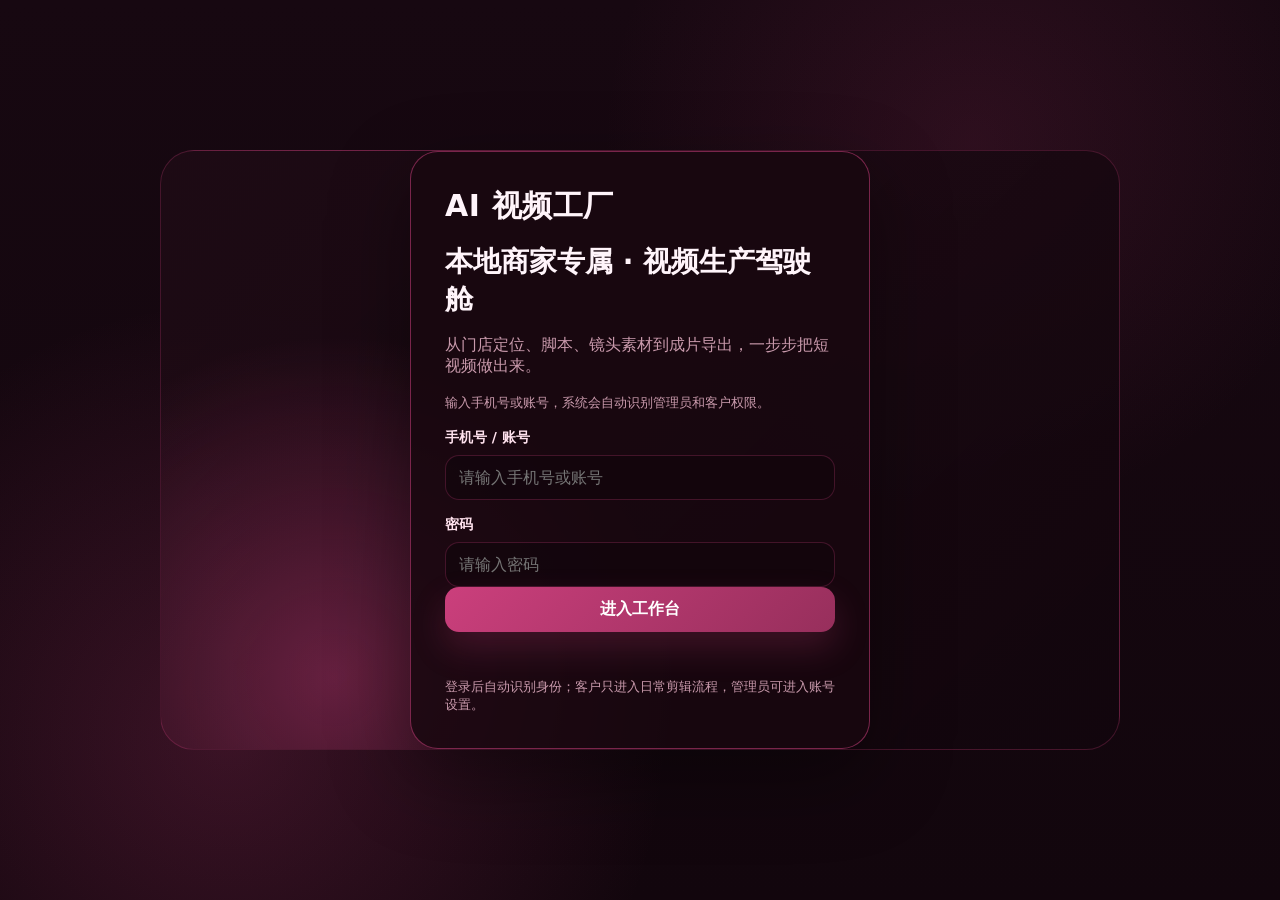
==== index.html @ 80eb3887 "chore: refresh cache for stable voiceover flow" ====
<!doctype html>
<html lang="zh-CN">
<head>
  <meta charset="utf-8" />
  <meta name="viewport" content="width=device-width, initial-scale=1" />
  <title>AI 视频工厂</title>
  <link rel="stylesheet" href="styles.css?v=20260729-compact-detail" />
</head>
<body>
  <div id="loginView" class="login-shell">
    <div class="login-art">
      <div class="login-card">
        <div class="brand-mark">AI 视频工厂</div>
        <h1>本地商家专属 · 视频生产驾驶舱</h1>
        <p>从门店定位、脚本、镜头素材到成片导出，一步步把短视频做出来。</p>
        <div class="login-role-note" id="loginRoleNote">输入手机号或账号，系统会自动识别管理员和客户权限。</div>
        <label>手机号 / 账号</label>
        <input id="loginUsername" autocomplete="off" placeholder="请输入手机号或账号" />
        <label>密码</label>
        <input id="loginPassword" type="password" autocomplete="off" placeholder="请输入密码" />
        <button id="loginBtn" class="primary full">进入工作台</button>
        <div id="loginError" class="error"></div>
        <div class="hint">登录后自动识别身份；客户只进入日常剪辑流程，管理员可进入账号设置。</div>
      </div>
    </div>
  </div>

  <div id="appView" class="app hidden">
    <aside class="sidebar" id="sidebar">
      <button id="sidebarToggle" class="sidebar-toggle" type="button" aria-label="收起侧边栏" aria-expanded="true">‹</button>
      <div class="brand-block">
        <div class="logo">AI 视频工厂</div>
        <div class="sub">本地商家专属 · 视频生产驾驶舱</div>
      </div>

      <nav class="side-flow">
        <div class="nav nav-combo active" data-tabs="researchTab libraryTab" title="调研与视频库">
          <span class="step-dot">1</span>
          <span class="nav-copy">
            <strong>调研</strong>
            <em>档案与素材准备</em>
          </span>
          <i class="step-check">✓</i>
          <span class="nav-segments" role="group" aria-label="调研阶段入口">
            <button class="nav-segment active" data-tab="researchTab" type="button">
              <b>调研档案</b>
            </button>
            <button class="nav-segment" data-tab="libraryTab" type="button">
              <b>视频库</b>
            </button>
          </span>
        </div>
        <button class="nav" data-tab="scriptTab" title="脚本生成">
          <span class="step-dot">2</span>
          <span class="nav-copy"><strong>脚本</strong><em>文案与分镜</em></span>
        </button>
        <button class="nav" data-tab="editorTab" title="剪辑">
          <span class="step-dot">3</span>
          <span class="nav-copy"><strong>剪辑</strong><em>镜头匹配混剪</em></span>
        </button>
        <button class="nav" data-tab="exportTab" title="成品库存">
          <span class="step-dot">4</span>
          <span class="nav-copy"><strong>成品库存</strong><em>预览与下载成片</em></span>
        </button>
        <button class="nav account-nav" data-tab="accountTab" title="账号设置">
          <span class="step-dot">账</span>
          <span class="nav-copy"><strong>账号设置</strong><em>手机号、密码、有效期</em></span>
        </button>
      </nav>

      <div class="store-card">
        <div class="store-icon">店</div>
        <div class="store-copy">
          <strong>美容美容门店</strong>
          <span id="accountName">-</span>
        </div>
      </div>
      <div class="today">2026-07-18 星期六</div>
      <button id="logoutBtn" class="ghost small">退出</button>
    </aside>

    <main class="main">
      <header class="topbar">
        <div>
          <p class="eyebrow">当前工作台</p>
          <h2 id="workspaceTitle">调研档案</h2>
          <p id="workspaceSubtitle" class="workspace-subtitle">先让系统理解你是谁、店铺情况和当前卡点。</p>
        </div>
        <button id="topExportBtn" class="outline-cta hidden">成品库存</button>
      </header>

      <section id="researchTab" class="tab active">
        <section class="dossier-grid">
          <div class="panel dossier-panel">
            <div class="panel-head">
              <span class="num">调</span>
              <div>
                <h2>生意档案 / 个人档案</h2>
                <p>这一栏只让系统更了解这个人和门店，不生成脚本、不拆分镜、不处理素材。</p>
              </div>
            </div>
            <div class="dossier-section-title">门店基本信息</div>
            <div class="form-row single-first">
              <div>
                <label>DeepSeek 模型</label>
                <select id="modelMode">
                  <option value="fast">快速版：快速建立用户画像</option>
                  <option value="thinking">思考版：深度分析人设、卡点和表达方向</option>
                </select>
              </div>
            </div>
            <div class="form-row">
              <div>
                <label>您的行业是什么？</label>
                <input id="storeIndustry" required placeholder="例如：餐饮、美容、养生、美甲美睫、酒旅" />
              </div>
              <div>
                <label>您的店名/品牌名是？</label>
                <input id="brandName" required placeholder="例如：牛叁佬化州香油鸡" />
              </div>
            </div>
            <div class="form-row">
              <div>
                <label>门店所在的城市是？</label>
                <input id="storeCity" required placeholder="例如：广州、佛山、深圳" />
              </div>
              <div>
                <label>您门店的位置简单描述：</label>
                <input id="storeLocation" required placeholder="例如：天河区某商场附近、社区底商、写字楼楼下" />
              </div>
            </div>
            <div class="dossier-section-title">人设基本信息</div>
            <div class="form-row">
              <div>
                <label>短视频中您的自我称呼是？</label>
                <input id="personaName" required placeholder="例如：牛叁佬东哥、皮肤管理小敏、老板娘阿芳" />
              </div>
              <div>
                <label>您的年龄是？</label>
                <input id="personaAge" required placeholder="例如：35" />
              </div>
            </div>
            <div class="form-row">
              <div>
                <label>您的性别是？</label>
                <select id="personaGender" required>
                  <option value="">请选择</option>
                  <option>男士</option>
                  <option>女士</option>
                  <option>不强调性别</option>
                </select>
              </div>
              <div>
                <label>您这行业/门店做了多少年？</label>
                <input id="businessYears" required placeholder="例如：6 年、10 年、刚开业 3 个月" />
              </div>
            </div>
            <div class="form-row">
              <div>
                <label>您自己是哪里人？</label>
                <input id="hometown" required placeholder="例如：化州本地人、潮汕人、湖南人" />
              </div>
              <div>
                <label>您希望主推的产品/套餐是？<span class="optional">选填</span></label>
                <textarea id="mainProduct" rows="3" placeholder="例如：招牌套餐、团购套餐、主推服务项目、客单价区间"></textarea>
              </div>
            </div>
            <div class="form-row">
              <div>
                <label>您的产品/服务优势？<span class="optional">选填</span></label>
                <textarea id="serviceAdvantage" rows="4" placeholder="例如：本地老店、老板亲自服务、食材新鲜、案例真实、流程标准"></textarea>
              </div>
              <div>
                <label>有没有其他想补充的？<span class="optional">选填</span></label>
                <textarea id="extraInfo" rows="4" placeholder="例如：想强调的故事、客群、门店福利、不能说的内容、风格偏好"></textarea>
              </div>
            </div>
            <button id="researchBtn" class="primary">生成个人调研定位</button>
            <div id="researchLoading" class="loading-line hidden"><span class="spinner"></span><span id="researchLoadingText">正在生成调研定位...</span></div>
          </div>
          <aside class="panel dossier-result-panel">
            <div class="panel-head">
              <span class="num">档</span>
              <div>
                <h2>AI 调研结果</h2>
                <p>生成后会沉淀为后续脚本、视频库和剪辑的基础档案。</p>
              </div>
            </div>
            <div id="modelBadge" class="model-badge">等待调研</div>
            <div id="researchProgress" class="generation-progress hidden" aria-live="polite">
              <div class="progress-head">
                <span id="researchProgressStep">正在读取门店档案</span>
                <strong id="researchProgressPercent">0%</strong>
              </div>
              <div class="progress-track"><div id="researchProgressBar" class="progress-bar"></div></div>
              <div id="researchProgressSteps" class="progress-steps"></div>
            </div>
            <label>个人调研结果</label>
            <textarea id="resultStrategy" rows="18" placeholder="生成后会显示：用户画像、表达优势、信任背书、内容禁区、适合的表达方式"></textarea>
            <button id="toScriptBtn" class="secondary">导入调研档案库</button>
          </aside>
        </section>
      </section>

      <section id="scriptTab" class="tab">
        <div class="workspace-grid script-workspace">
          <div class="panel script-config-panel">
            <div class="panel-head">
              <span class="num">2</span>
              <div>
                <h2>脚本生成</h2>
                <p>先导入调研档案，再选择要出的系列，DeepSeek 会结合档案和内容逻辑生成选题、文案和分镜。</p>
              </div>
            </div>
            <div class="dossier-mini">
              <button id="importDossierBtn" class="secondary">导入调研档案库</button>
              <div>
                <strong id="scriptDossierState">未导入档案</strong>
                <span>导入后系统会带着档案生成，客户不用看全文。</span>
              </div>
            </div>
            <textarea id="scriptDossier" class="hidden" readonly></textarea>
            <div class="form-row">
              <div>
                <label>DeepSeek 文案模型</label>
                <select id="scriptModelMode">
                  <option value="fast">快速版：更快生成一版可用文案</option>
                  <option value="thinking">思考版：深度思考人群、人性点和破圈选题</option>
                </select>
              </div>
              <div>
                <label>选择要出的系列</label>
                <select id="templateSelect"></select>
              </div>
            </div>
            <label>爆款标题模板</label>
            <select id="scriptTitleStyle">
              <option>智能推荐样式</option>
              <option>痛点钩子标题</option>
              <option>反差悬念标题</option>
              <option>数字清单标题</option>
              <option>同城场景标题</option>
              <option>避坑提醒标题</option>
              <option>结果承诺标题</option>
              <option>真实测评标题</option>
              <option>团购成交标题</option>
            </select>
            <p id="scriptTitleTemplateHint" class="field-hint title-template-hint"></p>
            <div class="template-tabs" id="templateTabs"></div>
            <div id="templatePreview" class="template-preview"></div>
            <div id="localTargetPanel" class="conditional-panel hidden">
              <h3>同城人群选择 <span class="optional">必选</span></h3>
              <p class="muted compact-hint">可多选，年龄自动匹配。</p>
              <div class="form-row">
                <div>
                  <label>抖音八大人群维度</label>
                  <input id="localAudienceSegment" type="hidden" />
                  <div id="localAudienceSelect" class="multi-select">
                    <button id="localAudienceToggle" class="multi-select-toggle" type="button" aria-expanded="false">
                      <span id="localAudienceSummary">请选择人群</span>
                      <i>⌄</i>
                    </button>
                    <div id="localAudienceSegmentGroup" class="multi-choice-grid multi-select-menu hidden">
                      <label class="choice-chip"><input type="checkbox" name="localAudienceSegmentOption" value="人群不限" />人群不限</label>
                      <label class="choice-chip"><input type="checkbox" name="localAudienceSegmentOption" value="Z 世代" />Z 世代</label>
                      <label class="choice-chip"><input type="checkbox" name="localAudienceSegmentOption" value="新锐白领" />新锐白领</label>
                      <label class="choice-chip"><input type="checkbox" name="localAudienceSegmentOption" value="精致妈妈" />精致妈妈</label>
                      <label class="choice-chip"><input type="checkbox" name="localAudienceSegmentOption" value="资深中产" />资深中产</label>
                      <label class="choice-chip"><input type="checkbox" name="localAudienceSegmentOption" value="都市蓝领" />都市蓝领</label>
                      <label class="choice-chip"><input type="checkbox" name="localAudienceSegmentOption" value="小镇青年" />小镇青年</label>
                      <label class="choice-chip"><input type="checkbox" name="localAudienceSegmentOption" value="小镇中老年" />小镇中老年</label>
                      <label class="choice-chip"><input type="checkbox" name="localAudienceSegmentOption" value="都市银发" />都市银发</label>
                    </div>
                  </div>
                </div>
                <div>
                  <label>年龄范围</label>
                  <input id="localAgeRange" readonly placeholder="自动匹配" />
                </div>
              </div>
            </div>
            <label>选题方向</label>
            <textarea id="scriptTopicIdeas" rows="6" readonly placeholder="生成后会先给出 3-5 个选题方向，以及为什么这些选题适合这个档案和所选系列。"></textarea>
            <input id="resultTitle" type="hidden" />
            <input id="resultTags" type="hidden" />
            <div class="button-row">
              <button id="scriptBtn" class="primary">用 DeepSeek 生成文案 + 分镜</button>
            </div>
            <div id="scriptLoading" class="loading-line hidden"><span class="spinner"></span><span id="scriptLoadingText">正在生成脚本文案...</span></div>
          </div>
          <div class="panel script-output-panel">
            <div class="panel-head">
              <span class="num">镜</span>
              <div>
                <h2>文案和分镜</h2>
                <p>右侧只放生成后的可执行内容，方便复制、调整和导入剪辑。</p>
              </div>
              <div id="topicChoiceBar" class="topic-choice-bar hidden" aria-label="选用选题"></div>
            </div>
            <div id="scriptProgressPanel" class="generation-progress hidden" aria-live="polite">
              <div class="progress-head">
                <span id="scriptProgressStep">正在整理调研档案</span>
                <strong id="scriptProgressPercent">0%</strong>
              </div>
              <div class="progress-track"><div id="scriptProgressBar" class="progress-bar"></div></div>
              <div id="scriptProgressSteps" class="progress-steps"></div>
            </div>
            <label>文案内容</label>
            <textarea id="resultScript" rows="10" placeholder="这里会生成可直接拍摄的短视频文案"></textarea>
            <label>分镜 / 拍摄清单</label>
            <textarea id="resultPrompts" rows="12" placeholder="生成后会显示每个镜头：文案、画面、需要什么素材"></textarea>
            <div class="button-row">
              <button id="splitShotBtn" class="secondary">导入剪辑镜头</button>
            </div>
          </div>
        </div>
      </section>

      <section id="libraryTab" class="tab">
        <div class="library-shell">
          <div class="library-top-card">
            <div class="panel-head">
              <span class="num">库</span>
              <div>
                <h2>视频库</h2>
                <p>素材按视频库分组管理；声音克隆单独管理，后续剪辑按镜头调用。</p>
              </div>
              <button id="createAssetGroupBtn" class="primary panel-head-action" type="button">＋ 新增视频库</button>
            </div>
            <div class="quota-strip">
              <div>
                <strong>素材库容量</strong>
                <span id="assetQuotaText">0GB / 5GB</span>
              </div>
              <div class="quota-bar"><i id="assetQuotaBar"></i></div>
              <em id="assetQuotaHint">内部体验版先限制 5GB，后续对外版可按账号扩容。</em>
            </div>
          </div>

          <div class="library-two-columns">
            <div class="panel asset-library-panel">
              <div class="section-title compact-title">
                <span class="mini-icon">素</span>
                <div>
                  <h2>素材库</h2>
                  <p>客户自己创建视频库；点击任意视频库即可上传、选择和删除素材。</p>
                </div>
              </div>
              <div id="assetGroupGrid" class="asset-group-grid"></div>
            </div>

            <aside class="panel voice-clone-panel">
              <div class="section-title compact-title">
                <span class="mini-icon">声</span>
                <div>
                  <h2>声音克隆</h2>
                  <p>上传本人或已授权声音样本，生成后剪辑和成品配音可直接选择。</p>
                </div>
              </div>
              <div class="voice-form">
                <label>声音名称</label>
                <input id="voiceName" placeholder="例如：老板自然口播" />
                <label>选择声音样本</label>
                <select id="voiceSampleSelect"></select>
                <label class="checkline">
                  <input id="voiceConsent" type="checkbox" />
                  我确认该声音为本人或已取得明确授权
                </label>
                <button id="createVoiceBtn" class="secondary">克隆声音档案</button>
              </div>
              <div class="voice-tip">
                已接入阿里云百炼声音复刻。声音样本请控制在 45 秒以内，建议 10-45 秒清晰人声；系统会通过 OSS 临时链接给百炼读取样本。
              </div>
              <div id="voiceList" class="voice-list"></div>
            </aside>
          </div>

          <div id="assetGroupModal" class="library-modal hidden" aria-hidden="true">
            <div class="library-modal-backdrop" data-close-asset-modal></div>
            <div class="library-modal-card">
              <div class="library-modal-head">
                <div>
                  <span class="eyebrow">当前视频库</span>
                  <h3 id="assetModalTitle">未分组</h3>
                  <p id="assetModalMeta">0 个素材 · 0 B</p>
                </div>
                <button class="icon-btn" type="button" data-close-asset-modal>×</button>
              </div>
              <div class="upload-panel in-modal">
                <div class="upload-panel-head">
                  <strong>添加素材</strong>
                  <span id="assetUploadHint">素材会直接进入当前视频库。</span>
                </div>
                <div class="form-row">
                  <div>
                    <label>上传到哪个视频库</label>
                    <select id="assetLibrarySelect"></select>
                  </div>
                  <div>
                    <label>素材用途</label>
                    <select id="assetType">
                      <option value="talking_head">口播视频</option>
                      <option value="scene">门店环境</option>
                      <option value="process">项目过程</option>
                      <option value="feedback">顾客反馈</option>
                      <option value="product">产品/团购图</option>
                      <option value="voice_sample">声音样本</option>
                      <option value="bgm">BGM 音乐</option>
                    </select>
                  </div>
                </div>
                <label>素材文件</label>
                <input id="assetFile" type="file" />
                <button id="uploadAssetBtn" class="primary">上传到当前视频库</button>
              </div>
              <div class="library-modal-subhead">
                <strong>素材管理</strong>
                <span>在这里选择或删除素材，页面底部不再单独铺列表。</span>
              </div>
              <div id="assetList" class="library-modal-list"></div>
            </div>
          </div>
        </div>
      </section>

      <section id="editorTab" class="tab">
        <div class="workspace-grid one-column">
          <div class="panel wide-panel">
            <div class="panel-head">
              <span class="num">剪</span>
              <div>
                <h2>剪辑</h2>
                <p>把脚本里的文案和分镜导入，再给每个镜头匹配客户自建的视频库素材。</p>
              </div>
              <button id="oneClickEditBtn" class="primary panel-head-action" type="button">一键成品剪辑</button>
            </div>
            <div id="editorMaterialNotice" class="editor-notice hidden">
              <div>
                <strong>剪辑前先补齐视频库</strong>
                <p id="editorMaterialNoticeText">当前缺少素材或声音，请先去视频库添加。</p>
              </div>
              <button id="editorGoLibraryBtn" class="secondary" type="button">去视频库添加素材 / 声音</button>
            </div>
            <div id="editProgressOverlay" class="edit-progress-overlay hidden" aria-live="polite">
              <div class="edit-loader">
                <span></span>
                <span></span>
                <span></span>
              </div>
              <div>
                <h3>正在一键成品剪辑</h3>
                <p id="editProgressText">正在生成克隆配音、匹配素材和合成成片，请保持页面打开。</p>
                <div class="edit-progress-track"><i id="editProgressBar"></i></div>
                <div id="editProgressSteps" class="edit-progress-steps">
                  <em>生成配音</em>
                  <em>匹配素材</em>
                  <em>合成成片</em>
                  <em>写入成品库</em>
                </div>
              </div>
            </div>
            <div class="button-row top-actions">
              <button id="addShotBtn" class="secondary">手动添加镜头</button>
              <button id="autoMatchBtn" class="secondary">从脚本分镜导入</button>
            </div>
            <div class="editor-quick-settings">
              <div class="smart-title-card">
                <span class="smart-title-icon">标</span>
                <div>
                  <p class="eyebrow">AI 标题判断</p>
                  <h3 id="editorRecommendedTitleStyle">等待导入镜头</h3>
                  <p id="editorTitleTemplateHint" class="field-hint title-template-hint">导入脚本后，系统会根据文案和分镜自动判断最适合的标题类型。</p>
                </div>
              </div>
              <div class="editor-audio-bar">
                <div>
                  <label>克隆声音项目</label>
                  <select id="editorVoiceSelect"></select>
                </div>
                <div>
                  <label>BGM 设置</label>
                  <select id="editorBgmMode">
                    <option>智能推荐 BGM</option>
                    <option>不用 BGM</option>
                    <option>常用BGM-轻快种草</option>
                    <option>常用BGM-温柔口播</option>
                    <option>常用BGM-高级氛围</option>
                    <option>常用BGM-同城生活</option>
                    <option>常用BGM-团购促单</option>
                    <option>常用BGM-舒缓信任</option>
                  </select>
                </div>
                <div class="voice-speed-control">
                  <label for="editorVoiceSpeed">声音语速 <span id="editorVoiceSpeedValue">1.0x</span></label>
                  <div class="voice-speed-row">
                    <input id="editorVoiceSpeed" type="range" min="0.8" max="1.5" step="0.1" value="1.0" list="voiceSpeedMarks" />
                  </div>
                </div>
              </div>
            </div>
            <div class="shot-table-wrap">
              <table class="shot-table">
                <colgroup>
                  <col class="shot-col-index" />
                  <col class="shot-col-copy" />
                  <col class="shot-col-visual" />
                  <col class="shot-col-material" />
                </colgroup>
                <thead>
                  <tr>
                    <th>镜头</th>
                    <th>口播文案</th>
                    <th>分镜画面</th>
                    <th>视频库匹配</th>
                  </tr>
                </thead>
                <tbody id="shotTableBody"></tbody>
              </table>
            </div>
          </div>
        </div>
      </section>

      <section id="exportTab" class="tab">
        <div class="workspace-grid one-column">
          <div class="panel wide-panel finished-library-panel">
            <div class="panel-head">
              <span class="num">4</span>
              <div>
                <h2>成品素材库</h2>
                <p>这里像素材视频库一样保存成片效果，客户只需要预览、下载和复用。</p>
              </div>
              <button id="videoBtn" class="primary panel-head-action">生成演示成片</button>
            </div>
            <div class="export-control-row">
              <div id="exportStatus" class="export-status is-idle">还没有生成成片</div>
              <div class="finished-library-toolbar">
                <label class="finished-select-all">
                  <input id="selectAllFinishedJobs" type="checkbox">
                  <span>全选成片</span>
                </label>
                <button id="migrateLegacyOutputsBtn" class="secondary" type="button">修复旧成片</button>
                <button id="deleteFinishedSelectedBtn" class="secondary danger" type="button" disabled>删除选中</button>
              </div>
            </div>
            <div id="latestExport" class="finished-video-grid"></div>
            <details class="export-advanced">
              <summary>高级生成设置</summary>
              <div class="export-advanced-grid">
                <div>
                  <label>选择声音</label>
                  <select id="ttsVoiceSelect"></select>
                </div>
                <div>
                  <label>生成条数</label>
                  <select id="renderCount">
                    <option value="1">1 条</option>
                    <option value="2">2 条</option>
                    <option value="3">3 条</option>
                    <option value="5">5 条</option>
                  </select>
                </div>
                <div>
                  <label>BGM 设置</label>
                  <select id="bgmMode">
                    <option>智能推荐 BGM</option>
                    <option>不用 BGM</option>
                    <option>常用BGM-轻快种草</option>
                    <option>常用BGM-温柔口播</option>
                    <option>常用BGM-高级氛围</option>
                    <option>常用BGM-同城生活</option>
                    <option>常用BGM-团购促单</option>
                    <option>常用BGM-舒缓信任</option>
                  </select>
                </div>
                <div class="voice-speed-control">
                  <label for="voiceSpeed">声音语速 <span id="voiceSpeedValue">1.0x</span></label>
                  <div class="voice-speed-row">
                    <input id="voiceSpeed" type="range" min="0.8" max="1.5" step="0.1" value="1.0" list="voiceSpeedMarks" />
                  </div>
                </div>
                <div>
                  <label>标题样式</label>
                  <select id="titleStyle">
                    <option>智能推荐样式</option>
                    <option>不要标题</option>
                    <option>痛点钩子标题</option>
                    <option>反差悬念标题</option>
                    <option>数字清单标题</option>
                    <option>同城场景标题</option>
                    <option>避坑提醒标题</option>
                    <option>结果承诺标题</option>
                    <option>真实测评标题</option>
                    <option>团购成交标题</option>
                  </select>
                  <p id="titleTemplateHint" class="field-hint title-template-hint"></p>
                </div>
                <div class="hidden">
                  <select id="subtitleStyle">
                    <option>玫红高亮字幕</option>
                  </select>
                </div>
                <datalist id="voiceSpeedMarks">
                  <option value="0.8"></option>
                  <option value="1.0"></option>
                  <option value="1.2"></option>
                  <option value="1.3"></option>
                  <option value="1.5"></option>
                </datalist>
              </div>
              <label>配音文本</label>
              <textarea id="ttsText" rows="5" placeholder="脚本生成后会自动填入"></textarea>
              <button id="ttsBtn" class="secondary">生成配音</button>
              <label>视频标题</label>
              <input id="videoTitle" placeholder="脚本标题会自动填入" />
              <label>视频脚本</label>
              <textarea id="videoScript" rows="5" placeholder="用于成片合成"></textarea>
            </details>
          </div>
        </div>
      </section>

      <section id="accountTab" class="tab">
        <div class="workspace-grid one-column">
          <div class="panel wide-panel account-panel">
            <div class="panel-head">
              <span class="num">账</span>
              <div>
                <h2>账号设置</h2>
                <p>管理员可以给客户设置手机号、密码、登录有效期和剪辑条数。</p>
              </div>
            </div>

            <div id="accountSelfCard" class="account-self-card"></div>

            <div id="accountAdminArea" class="account-admin-area hidden">
              <div class="account-layout">
                <div class="account-form">
                  <h3>新建 / 修改账号</h3>
                  <input id="accountEditingId" type="hidden" />
                  <div class="form-row">
                    <div>
                      <label>账号名</label>
                      <input id="accountUsername" placeholder="例如：client02" />
                    </div>
                    <div>
                      <label>手机号</label>
                      <input id="accountPhone" inputmode="tel" placeholder="客户手机号，用来登录" />
                    </div>
                  </div>
                  <div class="form-row">
                    <div>
                      <label>登录密码</label>
                      <input id="accountPassword" type="password" placeholder="新账号必填；修改时留空则不改密码" />
                    </div>
                    <div>
                      <label>登录有效期</label>
                      <input id="accountExpiresAt" type="date" />
                    </div>
                  </div>
                  <div class="form-row">
                    <div>
                      <label>剪辑条数</label>
                      <input id="accountClipQuota" type="number" min="0" step="1" value="20" />
                    </div>
                    <div>
                      <label>每日生成额度</label>
                      <input id="accountQuotaDaily" type="number" min="0" step="1" value="20" />
                    </div>
                  </div>
                  <div class="form-row">
                    <div>
                      <label>账号身份</label>
                      <select id="accountRole">
                        <option value="customer">客户</option>
                        <option value="admin">管理员</option>
                      </select>
                    </div>
                    <label class="account-check">
                      <input id="accountDisabled" type="checkbox" />
                      <span>暂停这个账号</span>
                    </label>
                  </div>
                  <div class="button-row">
                    <button id="saveAccountBtn" class="primary" type="button">保存账号</button>
                    <button id="resetAccountFormBtn" class="ghost" type="button">清空</button>
                  </div>
                  <div id="accountError" class="error"></div>
                </div>

                <div class="account-list-panel">
                  <div class="account-list-head">
                    <h3>账号列表</h3>
                    <button id="refreshAccountsBtn" class="ghost small" type="button">刷新</button>
                  </div>
                  <div id="accountList" class="account-list"></div>
                </div>
              </div>
            </div>
          </div>
        </div>
      </section>
    </main>
  </div>

  <div id="finishedPreviewModal" class="finished-preview-modal hidden">
    <div class="finished-preview-backdrop" data-close-finished-preview></div>
    <div class="finished-preview-dialog">
      <button class="modal-close" type="button" data-close-finished-preview>×</button>
      <h3 id="finishedPreviewTitle">成片预览</h3>
      <video id="finishedPreviewVideo" controls playsinline></video>
    </div>
  </div>

  <div id="toast" class="toast hidden"></div>
  <script src="config.js?v=20260728-secure-output"></script>
  <script src="app.js?v=20260729-server-voiceover-v2"></script>
</body>
</html>
---- styles.css ----
:root {
  --bg: #16070f;
  --bg-2: #200c16;
  --panel: rgba(48, 15, 30, 0.68);
  --panel-solid: #2b0e1d;
  --panel-soft: rgba(79, 25, 49, 0.45);
  --line: rgba(203, 63, 124, 0.26);
  --line-strong: rgba(203, 63, 124, 0.55);
  --text: #fff4fa;
  --muted: #c99aac;
  --soft: #8e6a79;
  --primary: #cb3f7c;
  --primary-2: #972f5c;
  --primary-3: #8e2d58;
  --danger: #ff5d88;
  --success: #71ce75;
  --gold: #ffd58a;
}

* { box-sizing: border-box; }

body {
  margin: 0;
  min-height: 100vh;
  color: var(--text);
  font-family: "Microsoft YaHei", "PingFang SC", "Segoe UI", system-ui, sans-serif;
  background:
    radial-gradient(circle at 18% 82%, rgba(203, 63, 124, .22), transparent 34%),
    radial-gradient(circle at 76% 16%, rgba(151, 47, 92, .18), transparent 30%),
    linear-gradient(180deg, #170811 0%, #12060d 100%);
}

button, input, textarea, select {
  font: inherit;
}

.hidden { display: none !important; }

.login-shell {
  min-height: 100vh;
  display: grid;
  place-items: center;
  padding: 24px;
}

.login-art {
  width: min(960px, 100%);
  min-height: 560px;
  display: grid;
  place-items: center;
  border-radius: 34px;
  border: 1px solid var(--line);
  background:
    radial-gradient(circle at 18% 88%, rgba(203, 63, 124, .42), transparent 36%),
    linear-gradient(135deg, rgba(32, 12, 22, .78), rgba(18, 6, 13, .92));
}

.login-card {
  width: min(460px, calc(100% - 32px));
  border: 1px solid var(--line-strong);
  border-radius: 28px;
  background: rgba(24, 7, 15, .88);
  padding: 34px;
  box-shadow: 0 28px 80px rgba(0, 0, 0, .38);
}

.brand-mark,
.logo {
  font-size: 30px;
  font-weight: 900;
  letter-spacing: .02em;
}

.login-card h1 {
  margin: 16px 0 8px;
  font-size: 28px;
}

.login-card p,
.hint,
.sub,
.muted,
.panel-head p {
  color: var(--muted);
}

.login-mode-tabs {
  display: grid;
  grid-template-columns: 1fr 1fr;
  gap: 8px;
  margin: 22px 0 12px;
  padding: 4px;
  border: 1px solid var(--line);
  border-radius: 14px;
  background: rgba(18, 6, 13, .72);
}

.login-mode-tabs button {
  min-height: 42px;
  border: 0;
  border-radius: 10px;
  background: transparent;
  color: var(--muted);
  font-weight: 800;
  cursor: pointer;
}

.login-mode-tabs button.active {
  background: linear-gradient(135deg, var(--accent), var(--accent-strong));
  color: #fff;
  box-shadow: 0 10px 22px rgba(203, 63, 124, .24);
}

.login-role-note {
  min-height: 20px;
  color: var(--muted);
  font-size: 13px;
  line-height: 1.5;
}

label {
  display: block;
  margin: 16px 0 8px;
  color: #ffe2ee;
  font-size: 14px;
  font-weight: 700;
}

.optional {
  margin-left: 6px;
  color: var(--muted);
  font-size: 12px;
  font-weight: 600;
}

input,
textarea,
select {
  width: 100%;
  border: 1px solid var(--line);
  background: rgba(18, 6, 13, .74);
  color: var(--text);
  border-radius: 14px;
  padding: 12px 13px;
  outline: none;
}

textarea {
  resize: vertical;
  line-height: 1.65;
}

input:focus,
textarea:focus,
select:focus {
  border-color: var(--primary);
  box-shadow: 0 0 0 3px rgba(203, 63, 124, .15);
}

input.field-missing,
textarea.field-missing,
select.field-missing {
  border-color: #ff5d93;
  box-shadow: 0 0 0 4px rgba(255, 93, 147, .16);
}

button {
  border: 0;
  color: white;
  cursor: pointer;
  transition: .18s ease;
}

button:hover { filter: brightness(1.08); }

.primary {
  border-radius: 14px;
  padding: 12px 18px;
  font-weight: 900;
  background: linear-gradient(135deg, var(--primary), var(--primary-2));
  box-shadow: 0 16px 34px rgba(203, 63, 124, .22);
}

.secondary,
.ghost,
.outline-cta {
  border: 1px solid var(--line);
  border-radius: 14px;
  padding: 12px 18px;
  color: #ffd9e7;
  background: rgba(255, 255, 255, .035);
}

.full { width: 100%; }
.small { padding: 9px 12px; margin-top: 12px; }
.error { min-height: 20px; margin-top: 12px; color: var(--danger); }
.hint { margin-top: 14px; font-size: 13px; }

.app {
  min-height: 100vh;
  display: grid;
  grid-template-columns: 280px 1fr;
  transition: grid-template-columns .22s ease;
}

.app.sidebar-collapsed {
  grid-template-columns: 92px 1fr;
}

.sidebar {
  position: sticky;
  top: 0;
  height: 100vh;
  padding: 36px 24px 24px;
  border-right: 1px solid var(--line);
  background: rgba(18, 6, 13, .84);
  display: flex;
  flex-direction: column;
  transition: padding .22s ease, width .22s ease;
}

.sidebar-toggle {
  position: absolute;
  top: 28px;
  right: -17px;
  z-index: 5;
  width: 34px;
  height: 34px;
  display: grid;
  place-items: center;
  border: 1px solid var(--line-strong);
  border-radius: 50%;
  color: #ffd9e7;
  background: #2b0e1d;
  box-shadow: 0 12px 32px rgba(0, 0, 0, .30);
  font-size: 24px;
  line-height: 1;
}

.brand-block {
  min-height: 68px;
  transition: opacity .18s ease, transform .18s ease;
}

.sub {
  margin-top: 8px;
  line-height: 1.5;
}

.side-flow {
  position: relative;
  display: grid;
  gap: 16px;
  margin-top: 42px;
}

.side-flow::before {
  content: "";
  position: absolute;
  left: 30px;
  top: 42px;
  bottom: 42px;
  width: 2px;
  background: rgba(203, 63, 124, .26);
}

.nav {
  position: relative;
  width: 100%;
  min-height: 76px;
  display: grid;
  grid-template-columns: 48px 1fr 22px;
  align-items: center;
  gap: 12px;
  text-align: left;
  margin: 0;
  padding: 12px;
  border: 1px solid transparent;
  border-radius: 18px;
  color: var(--text);
  background: transparent;
  z-index: 1;
}

.nav.active {
  border-color: var(--line-strong);
  background: linear-gradient(135deg, rgba(203, 63, 124, .24), rgba(78, 22, 46, .32));
  box-shadow: 0 20px 45px rgba(0, 0, 0, .18);
}

.nav-combo {
  min-height: 116px;
  align-items: start;
}

.nav-combo .step-dot {
  margin-top: 2px;
}

.nav-segments {
  grid-column: 1 / -1;
  display: grid;
  grid-template-columns: 1fr 1fr;
  gap: 10px;
  margin-top: 8px;
}

.nav-segment {
  min-width: 0;
  border: 1px solid rgba(203, 63, 124, .22);
  border-radius: 14px;
  padding: 10px 12px;
  color: #f4d7e2;
  background: rgba(18, 6, 13, .45);
  text-align: center;
  min-height: 40px;
}

.nav-segment.active {
  border-color: var(--line-strong);
  color: #fff;
  background: rgba(203, 63, 124, .24);
}

.nav-segment b,
.nav-segment em {
  display: block;
}

.nav-segment b {
  font-size: 14px;
  line-height: 1.25;
  white-space: nowrap;
}

.nav-segment em {
  display: none;
  margin-top: 4px;
  color: var(--muted);
  font-size: 12px;
  font-style: normal;
  line-height: 1.25;
}

.step-dot {
  width: 42px;
  height: 42px;
  border-radius: 50%;
  display: inline-flex;
  align-items: center;
  justify-content: center;
  background: rgba(255, 255, 255, .06);
  border: 1px solid var(--line);
  font-weight: 900;
}

.nav.active .step-dot {
  background: linear-gradient(135deg, var(--primary), var(--primary-2));
}

.nav strong { display: block; font-size: 16px; }
.nav em { display: block; margin-top: 6px; color: var(--muted); font-style: normal; font-size: 13px; }
.nav .nav-segment b { font-size: 14px; }
.nav .nav-segment em { margin-top: 4px; font-size: 12px; }
.step-check { color: var(--primary); font-style: normal; font-weight: 900; }

.account-nav {
  margin-top: 10px;
}

.account-nav .step-dot {
  font-size: 17px;
}

.store-card {
  margin-top: auto;
  display: grid;
  grid-template-columns: 42px 1fr;
  gap: 12px;
  align-items: center;
  border: 1px solid var(--line);
  border-radius: 16px;
  padding: 14px;
  background: rgba(255, 255, 255, .04);
}

.store-icon {
  width: 42px;
  height: 42px;
  border-radius: 12px;
  background: linear-gradient(135deg, var(--primary), var(--primary-2));
  display: grid;
  place-items: center;
  font-weight: 900;
}

.store-card span {
  display: block;
  margin-top: 5px;
  color: var(--muted);
}

.today {
  margin-top: 18px;
  color: var(--muted);
  font-size: 13px;
}

.account-panel {
  min-height: calc(100vh - 150px);
}

.account-self-card {
  margin-top: 18px;
  display: grid;
  grid-template-columns: repeat(4, minmax(0, 1fr));
  gap: 12px;
}

.account-stat {
  border: 1px solid var(--line);
  border-radius: 14px;
  padding: 14px;
  background: rgba(255, 255, 255, .04);
  min-height: 82px;
}

.account-stat span {
  display: block;
  color: var(--muted);
  font-size: 13px;
}

.account-stat strong {
  display: block;
  margin-top: 8px;
  font-size: 18px;
  line-height: 1.25;
  word-break: break-word;
}

.account-admin-area {
  margin-top: 20px;
}

.account-layout {
  display: grid;
  grid-template-columns: minmax(320px, 420px) 1fr;
  gap: 18px;
  align-items: start;
}

.account-form,
.account-list-panel {
  border: 1px solid var(--line);
  border-radius: 16px;
  padding: 18px;
  background: rgba(255, 255, 255, .035);
}

.account-form h3,
.account-list-head h3 {
  margin: 0 0 14px;
}

.account-check {
  display: flex;
  align-items: center;
  gap: 10px;
  min-height: 48px;
  margin-top: 26px;
  color: var(--text);
}

.account-check input {
  width: auto;
  flex: 0 0 auto;
}

.account-list-head {
  display: flex;
  align-items: center;
  gap: 12px;
  margin-bottom: 12px;
}

.account-list-head button {
  margin-left: auto;
}

.account-list {
  display: grid;
  gap: 10px;
}

.account-row {
  display: grid;
  grid-template-columns: 1.2fr 1fr .8fr .8fr auto;
  gap: 10px;
  align-items: center;
  border: 1px solid rgba(203, 63, 124, .18);
  border-radius: 14px;
  padding: 12px;
  background: rgba(255, 255, 255, .03);
}

.account-row strong,
.account-row span,
.account-row em {
  min-width: 0;
  overflow-wrap: anywhere;
}

.account-row span,
.account-row em {
  color: var(--muted);
  font-style: normal;
  font-size: 13px;
}

.account-row-actions {
  display: flex;
  gap: 8px;
  justify-content: flex-end;
}

.account-row-actions button {
  padding: 8px 10px;
  border-radius: 10px;
}

.account-row-actions .danger-action {
  border-color: rgba(255, 93, 136, .55);
  color: #ff9ab8;
}

.app.sidebar-collapsed .sidebar {
  padding: 34px 16px 22px;
  align-items: center;
}

.app.sidebar-collapsed .sidebar-toggle {
  right: -16px;
  transform: rotate(180deg);
}

.app.sidebar-collapsed .brand-block {
  opacity: 0;
  transform: translateX(-8px);
  pointer-events: none;
  width: 0;
  height: 68px;
  overflow: hidden;
}

.app.sidebar-collapsed .side-flow {
  width: 60px;
  gap: 26px;
  margin-top: 28px;
  justify-items: center;
}

.app.sidebar-collapsed .side-flow::before {
  left: 50%;
  transform: translateX(-50%);
  top: 34px;
  bottom: 34px;
}

.app.sidebar-collapsed .nav {
  width: 58px;
  min-height: 58px;
  display: flex;
  justify-content: center;
  padding: 8px;
  border-radius: 999px;
  overflow: visible;
}

.app.sidebar-collapsed .nav-combo {
  align-items: center;
  min-height: 58px;
}

.app.sidebar-collapsed .nav.active {
  box-shadow: 0 0 0 8px rgba(203, 63, 124, .08);
}

.app.sidebar-collapsed .step-dot {
  width: 42px;
  height: 42px;
}

.app.sidebar-collapsed .nav-copy,
.app.sidebar-collapsed .nav-segments,
.app.sidebar-collapsed .step-check,
.app.sidebar-collapsed .store-copy,
.app.sidebar-collapsed .today,
.app.sidebar-collapsed #logoutBtn {
  display: none;
}

.app.sidebar-collapsed .store-card {
  width: 58px;
  min-height: 58px;
  grid-template-columns: 1fr;
  padding: 8px;
  justify-items: center;
  border-radius: 18px;
}

.app.sidebar-collapsed .store-icon {
  width: 42px;
  height: 42px;
}

.main {
  padding: 42px 38px 34px;
}

.topbar {
  display: flex;
  align-items: flex-start;
  justify-content: space-between;
  gap: 24px;
  margin-bottom: 28px;
}

.topbar h2 {
  margin: 4px 0 8px;
  font-size: 28px;
  letter-spacing: -.04em;
}

.eyebrow {
  margin: 0;
  color: var(--primary);
  font-size: 13px;
  font-weight: 900;
  letter-spacing: .18em;
}

.workspace-subtitle {
  margin: 0;
  color: var(--muted);
  font-size: 15px;
}

.progress-line {
  position: relative;
  width: min(760px, 64vw);
  display: grid;
  grid-template-columns: repeat(4, 1fr);
  align-items: start;
}

.progress-line::before {
  content: "";
  position: absolute;
  left: 36px;
  right: 36px;
  top: 21px;
  height: 2px;
  background: rgba(203, 63, 124, .20);
}

.progress-step {
  position: relative;
  z-index: 1;
  display: grid;
  justify-items: center;
  gap: 10px;
  background: transparent;
  color: var(--muted);
}

.progress-step b {
  width: 44px;
  height: 44px;
  display: grid;
  place-items: center;
  border-radius: 50%;
  border: 1px solid var(--line);
  background: #24101a;
}

.progress-step.active b {
  background: linear-gradient(135deg, var(--primary), var(--primary-2));
  color: #fff;
  box-shadow: 0 0 0 8px rgba(203, 63, 124, .08);
}

.progress-step.active span { color: var(--primary); font-weight: 900; }

.outline-cta {
  min-width: 144px;
  color: var(--primary);
  font-weight: 900;
}

.tab { display: none; }
.tab.active { display: block; }

.cockpit-grid {
  display: grid;
  grid-template-columns: minmax(0, 1.08fr) minmax(430px, .92fr);
  gap: 14px;
}

.main-card,
.panel {
  border: 1px solid var(--line);
  border-radius: 18px;
  background: linear-gradient(180deg, rgba(57, 17, 35, .66), rgba(33, 10, 21, .72));
  box-shadow: 0 24px 70px rgba(0, 0, 0, .22);
  overflow: hidden;
}

.card-block {
  padding: 28px 26px;
  border-bottom: 1px solid rgba(203, 63, 124, .18);
}

.section-title {
  display: flex;
  align-items: center;
  gap: 12px;
}

.section-title h1,
.section-title h2 {
  margin: 0;
  font-size: 24px;
}

.mini-icon {
  width: 32px;
  height: 32px;
  border-radius: 10px;
  display: inline-grid;
  place-items: center;
  color: #ffdce9;
  border: 1px solid var(--line);
  background: rgba(255, 255, 255, .055);
  font-size: 14px;
  font-weight: 900;
}

.state-pill,
.count-badge {
  border-radius: 12px;
  padding: 8px 12px;
  font-weight: 900;
  border: 1px solid var(--line);
}

.state-pill {
  margin-left: auto;
  color: var(--primary);
}

.state-pill.ok {
  background: rgba(203, 63, 124, .10);
}

.video-meta {
  margin-top: 22px;
  display: grid;
  gap: 12px;
  color: var(--muted);
  font-size: 16px;
}

.video-meta p { margin: 0; }
.video-meta strong { color: #ffe6f0; font-weight: 500; }

.script-summary .section-title {
  margin-bottom: 18px;
}

.mini-button {
  margin-left: auto;
  border: 1px solid var(--line);
  border-radius: 10px;
  padding: 8px 12px;
  color: var(--primary);
  background: rgba(255, 255, 255, .03);
}

.script-rows {
  display: grid;
}

.script-row {
  display: grid;
  grid-template-columns: 130px 1fr;
  gap: 22px;
  padding: 16px 12px;
  border-top: 1px solid rgba(203, 63, 124, .15);
}

.script-row:first-child { border-top: 0; }
.script-row strong { display: block; font-size: 17px; }
.script-row span { display: block; margin-top: 6px; color: var(--muted); }
.script-copy { color: var(--muted); line-height: 1.65; }
.script-copy b { color: #ead2dc; font-weight: 600; }

.next-suggestion {
  margin: 12px;
  min-height: 86px;
  display: flex;
  align-items: center;
  gap: 10px;
  padding: 18px 20px;
  border: 1px solid rgba(203, 63, 124, .20);
  border-radius: 14px;
  color: var(--gold);
  background: linear-gradient(135deg, rgba(203, 63, 124, .14), rgba(151, 47, 92, .08));
}

.next-suggestion span {
  color: var(--gold);
}

.chevron-btn {
  margin-left: auto;
  width: 36px;
  height: 36px;
  border-radius: 12px;
  color: var(--gold);
  background: transparent;
  font-size: 30px;
}

.materials-card {
  padding: 0;
}

.materials-card .section-title {
  padding: 28px 24px;
}

.material-counts {
  margin-left: auto;
  display: flex;
  gap: 10px;
}

.count-badge {
  font-size: 13px;
}

.count-badge.danger {
  color: var(--danger);
  background: rgba(255, 93, 136, .08);
}

.count-badge.success {
  color: var(--success);
  background: rgba(113, 206, 117, .08);
  border-color: rgba(113, 206, 117, .32);
}

.material-head,
.material-row {
  display: grid;
  grid-template-columns: 1.4fr .8fr .6fr 1.1fr;
  align-items: center;
  gap: 18px;
  padding: 16px 24px;
}

.material-head {
  color: var(--muted);
  font-weight: 800;
  background: rgba(255, 255, 255, .035);
}

.material-row {
  min-height: 112px;
  border-top: 1px solid rgba(203, 63, 124, .16);
}

.material-title strong {
  display: block;
  font-size: 18px;
}

.material-title span,
.material-row .subtext {
  display: block;
  margin-top: 5px;
  color: var(--muted);
}

.status {
  font-weight: 900;
}

.status.missing { color: var(--danger); }
.status.ready { color: var(--success); }

.upload-chip {
  min-width: 116px;
  border: 1px dashed var(--line-strong);
  border-radius: 12px;
  padding: 12px 16px;
  color: var(--primary);
  background: rgba(255, 255, 255, .02);
  font-weight: 900;
}

.library-shell {
  display: grid;
  gap: 18px;
}

.library-top-card {
  border: 1px solid var(--line);
  border-radius: 22px;
  padding: 24px;
  background:
    radial-gradient(circle at 84% 10%, rgba(203, 63, 124, .20), transparent 32%),
    linear-gradient(180deg, rgba(57, 17, 35, .72), rgba(33, 10, 21, .76));
  box-shadow: 0 24px 70px rgba(0, 0, 0, .22);
}

.quota-strip {
  display: grid;
  grid-template-columns: 210px 1fr auto;
  align-items: center;
  gap: 16px;
  margin-top: 18px;
  padding: 14px 16px;
  border: 1px solid rgba(203, 63, 124, .22);
  border-radius: 16px;
  background: rgba(18, 6, 13, .38);
}

.quota-strip strong {
  display: block;
  color: #fff4fa;
}

.quota-strip span,
.quota-strip em {
  color: var(--muted);
  font-style: normal;
  font-size: 13px;
}

.quota-bar {
  height: 10px;
  overflow: hidden;
  border-radius: 999px;
  background: rgba(255, 255, 255, .08);
}

.quota-bar i {
  display: block;
  width: 0;
  height: 100%;
  border-radius: inherit;
  background: linear-gradient(90deg, var(--primary), var(--gold));
  transition: width .25s ease;
}

.library-two-columns {
  display: grid;
  grid-template-columns: minmax(0, 1.55fr) minmax(360px, .85fr);
  gap: 18px;
  align-items: start;
}

.compact-title {
  align-items: flex-start;
  margin-bottom: 18px;
}

.compact-title p {
  margin: 5px 0 0;
  color: var(--muted);
  line-height: 1.5;
}

.asset-group-grid {
  display: grid;
  grid-template-columns: repeat(4, minmax(170px, 1fr));
  gap: 14px;
}

.asset-group-card {
  min-height: 168px;
  display: grid;
  grid-template-rows: auto 1fr auto;
  gap: 12px;
  border: 1px solid rgba(203, 63, 124, .22);
  border-radius: 16px;
  padding: 16px;
  text-align: left;
  background: rgba(18, 6, 13, .38);
}

.asset-group-card.active {
  border-color: var(--line-strong);
  background:
    radial-gradient(circle at 75% 30%, rgba(203, 63, 124, .24), transparent 40%),
    rgba(92, 24, 52, .52);
  box-shadow: 0 16px 34px rgba(203, 63, 124, .12);
}

.asset-group-name {
  color: #fff4fa;
  font-size: 18px;
  font-weight: 900;
}

.asset-group-preview {
  min-height: 62px;
  display: flex;
  align-items: center;
  justify-content: center;
  gap: 7px;
}

.library-thumb,
.empty-film {
  display: inline-flex;
  align-items: center;
  justify-content: center;
  width: 42px;
  height: 50px;
  border-radius: 10px;
  border: 1px solid rgba(255, 255, 255, .12);
  color: rgba(255, 255, 255, .48);
  background:
    linear-gradient(135deg, rgba(255,255,255,.18), rgba(255,255,255,.04)),
    radial-gradient(circle at 40% 30%, rgba(203, 63, 124, .46), transparent 50%);
}

.empty-film {
  width: 72px;
  height: 72px;
  font-size: 26px;
  background: rgba(255, 255, 255, .05);
}

.asset-group-meta {
  display: flex;
  align-items: baseline;
  gap: 5px;
  color: var(--muted);
  font-size: 13px;
}

.asset-group-meta strong {
  color: #fff;
  font-size: 22px;
}

.asset-group-meta em {
  margin-left: auto;
  color: #f2b7cf;
  font-style: normal;
}

.asset-group-action {
  margin-top: 2px;
  color: var(--primary);
  font-size: 12px;
  font-weight: 900;
}

.upload-panel {
  margin-top: 18px;
  padding: 16px;
  border: 1px dashed rgba(203, 63, 124, .36);
  border-radius: 16px;
  background: rgba(18, 6, 13, .34);
}

.upload-panel-head {
  display: flex;
  align-items: center;
  justify-content: space-between;
  gap: 12px;
  margin-bottom: 12px;
}

.upload-panel-head span {
  color: var(--muted);
  font-size: 13px;
}

.upload-panel.in-modal {
  margin-top: 0;
}

.library-modal {
  position: fixed;
  inset: 0;
  z-index: 50;
  display: grid;
  place-items: center;
  padding: 28px;
}

.library-modal-backdrop {
  position: absolute;
  inset: 0;
  background: rgba(8, 2, 7, .72);
  backdrop-filter: blur(10px);
}

.library-modal-card {
  position: relative;
  width: min(980px, calc(100vw - 48px));
  max-height: calc(100vh - 56px);
  overflow: auto;
  border: 1px solid var(--line-strong);
  border-radius: 24px;
  padding: 22px;
  background:
    radial-gradient(circle at 88% 10%, rgba(203, 63, 124, .24), transparent 34%),
    linear-gradient(180deg, rgba(57, 17, 35, .98), rgba(18, 6, 13, .98));
  box-shadow: 0 32px 100px rgba(0, 0, 0, .48);
}

.library-modal-head,
.library-modal-subhead,
.library-asset-row,
.voice-item {
  display: flex;
  align-items: center;
  justify-content: space-between;
  gap: 14px;
}

.library-modal-head {
  margin-bottom: 16px;
}

.library-modal-head h3 {
  margin: 5px 0;
  font-size: 28px;
}

.library-modal-head p,
.library-modal-subhead span {
  margin: 0;
  color: var(--muted);
}

.icon-btn {
  width: 42px;
  height: 42px;
  border: 1px solid var(--line);
  border-radius: 999px;
  color: #ffd9e7;
  background: rgba(255, 255, 255, .035);
  font-size: 24px;
  line-height: 1;
}

.library-modal-subhead {
  margin: 18px 0 10px;
}

.library-modal-list {
  display: grid;
  gap: 10px;
}

.library-asset-row {
  align-items: flex-start;
  padding: 14px;
  border: 1px solid rgba(203, 63, 124, .22);
  border-radius: 14px;
  background: rgba(18, 6, 13, .36);
}

.library-asset-row.selected {
  border-color: rgba(113, 206, 117, .48);
  background: rgba(113, 206, 117, .08);
}

.asset-row-actions {
  display: flex;
  align-items: center;
  gap: 8px;
  flex-wrap: wrap;
  justify-content: flex-end;
}

.tiny-btn {
  display: inline-flex;
  align-items: center;
  justify-content: center;
  min-height: 34px;
  padding: 7px 12px;
  border-radius: 10px;
  font-size: 13px;
  text-decoration: none;
  white-space: nowrap;
}

.danger {
  border: 1px solid rgba(255, 93, 136, .35);
  color: #ff98b2;
  background: rgba(255, 93, 136, .08);
}

.library-empty {
  padding: 18px;
  border: 1px dashed rgba(203, 63, 124, .28);
  border-radius: 14px;
  color: var(--muted);
  background: rgba(255, 255, 255, .025);
}

.voice-clone-panel {
  position: sticky;
  top: 24px;
}

.voice-form {
  display: grid;
  gap: 10px;
}

.voice-tip {
  margin: 14px 0;
  padding: 12px 14px;
  border: 1px solid rgba(255, 213, 138, .28);
  border-radius: 14px;
  color: #ffd9a8;
  background: rgba(255, 213, 138, .08);
  line-height: 1.55;
  font-size: 13px;
}

.thumbs {
  display: flex;
  gap: 6px;
}

.thumb {
  width: 44px;
  height: 44px;
  border-radius: 8px;
  background:
    linear-gradient(135deg, rgba(255,255,255,.22), rgba(255,255,255,.04)),
    radial-gradient(circle at 40% 30%, rgba(203, 63, 124, .45), transparent 50%);
  border: 1px solid rgba(255,255,255,.12);
}

.missing-summary {
  margin: 24px;
  display: flex;
  align-items: center;
  justify-content: space-between;
  gap: 16px;
  padding: 18px;
  border-radius: 14px;
  border: 1px solid rgba(203, 63, 124, .20);
  background: rgba(255, 255, 255, .035);
}

.missing-summary p {
  margin: 6px 0 0;
  color: var(--muted);
}

.support-grid {
  margin-top: 18px;
}

.compact-panel {
  overflow: visible;
}

.workspace-grid {
  display: grid;
  grid-template-columns: minmax(0, .95fr) minmax(0, 1.05fr);
  gap: 18px;
}

.script-workspace {
  grid-template-columns: minmax(360px, .85fr) minmax(480px, 1.15fr);
  align-items: start;
}

.workspace-grid.one-column {
  grid-template-columns: 1fr;
}

.dossier-grid {
  display: grid;
  grid-template-columns: minmax(0, 1.55fr) minmax(360px, .75fr);
  gap: 18px;
  align-items: start;
}

.dossier-panel,
.dossier-result-panel {
  min-height: calc(100vh - 150px);
}

.dossier-section-title {
  margin: 18px 0 12px;
  padding-top: 14px;
  border-top: 1px solid rgba(203, 63, 124, .18);
  color: var(--primary);
  font-size: 15px;
  font-weight: 900;
}

.dossier-section-title:first-of-type {
  margin-top: 8px;
}

.panel {
  padding: 24px;
}

.panel-head {
  display: flex;
  align-items: flex-start;
  gap: 12px;
  margin-bottom: 16px;
}

.panel-head-action {
  margin-left: auto;
  align-self: center;
  min-width: 156px;
  white-space: nowrap;
}

.panel-head h2,
.panel h3 {
  margin: 0;
}

.panel-head p {
  margin: 6px 0 0;
  line-height: 1.6;
}

.num {
  width: 38px;
  height: 38px;
  border-radius: 12px;
  display: grid;
  place-items: center;
  flex: 0 0 auto;
  background: linear-gradient(135deg, var(--primary), var(--primary-2));
  font-weight: 900;
}

.form-row,
.button-row {
  display: grid;
  grid-template-columns: 1fr 1fr;
  gap: 14px;
}

.button-row button { width: 100%; }

.script-config-panel .button-row {
  grid-template-columns: 1fr;
}

.script-config-panel #scriptBtn {
  white-space: nowrap;
  min-height: 48px;
}

.topic-choice-bar {
  margin-left: auto;
  align-self: center;
  display: flex;
  align-items: center;
  flex: 0 0 auto;
  gap: 8px;
  padding: 6px;
  border: 1px solid rgba(203, 63, 124, .28);
  border-radius: 999px;
  background: rgba(18, 6, 13, .52);
}

.topic-choice-bar.hidden {
  display: none;
}

.topic-choice-bar span {
  padding-left: 8px;
  color: var(--muted);
  font-size: 13px;
  font-weight: 800;
  white-space: nowrap;
}

.topic-choice {
  border: 1px solid transparent;
  border-radius: 999px;
  padding: 8px 11px;
  color: #ffd9e7;
  background: rgba(255, 255, 255, .035);
  font-size: 13px;
  font-weight: 900;
  white-space: nowrap;
}

.topic-choice.active {
  border-color: var(--line-strong);
  color: #fff;
  background: linear-gradient(135deg, rgba(203, 63, 124, .92), rgba(151, 47, 92, .88));
  box-shadow: 0 10px 22px rgba(203, 63, 124, .18);
}

.template-tabs {
  display: flex;
  flex-wrap: wrap;
  gap: 10px;
  margin-bottom: 12px;
}

.template-tab {
  border: 1px solid var(--line);
  border-radius: 999px;
  padding: 9px 12px;
  color: #ffd9e7;
  background: rgba(255, 255, 255, .035);
}

.template-tab.active {
  border-color: var(--line-strong);
  background: rgba(203, 63, 124, .22);
}

.template-preview,
.voice-box,
.editor-notice {
  display: grid;
  grid-template-columns: 1fr auto;
  align-items: center;
  gap: 14px;
  margin-bottom: 16px;
  padding: 14px 16px;
  border: 1px solid rgba(255, 213, 138, .36);
  border-radius: 16px;
  background: linear-gradient(135deg, rgba(255, 213, 138, .12), rgba(203, 63, 124, .10));
}

.voice-list {
  display: grid;
  gap: 8px;
  margin-top: 4px;
}

.voice-item {
  display: flex;
  align-items: center;
  justify-content: space-between;
  gap: 12px;
  padding: 10px 12px;
  border: 1px solid rgba(203, 63, 124, .22);
  border-radius: 12px;
  background: rgba(18, 6, 13, .36);
}

.voice-item.ready {
  border-color: rgba(113, 206, 117, .45);
  background: rgba(113, 206, 117, .08);
}

.voice-item strong {
  color: #fff4fa;
}

.voice-item span {
  color: var(--muted);
  font-size: 12px;
  line-height: 1.45;
}

.editor-notice strong {
  color: var(--gold);
}

.editor-notice p {
  margin: 5px 0 0;
  color: #f4c9d9;
  line-height: 1.5;
}

.edit-progress-overlay {
  display: grid;
  grid-template-columns: 88px 1fr;
  gap: 18px;
  align-items: center;
  margin-bottom: 16px;
  padding: 18px 20px;
  border: 1px solid rgba(255, 213, 138, .36);
  border-radius: 18px;
  background:
    linear-gradient(135deg, rgba(255, 213, 138, .12), transparent 38%),
    linear-gradient(135deg, rgba(203, 63, 124, .18), rgba(18, 6, 13, .76));
  box-shadow: 0 16px 42px rgba(0, 0, 0, .20), inset 0 1px 0 rgba(255, 255, 255, .06);
}

.edit-loader {
  width: 74px;
  height: 74px;
  position: relative;
  border: 1px solid rgba(255, 213, 138, .22);
  border-radius: 18px;
  background: rgba(255, 255, 255, .045);
  overflow: hidden;
}

.edit-loader::before {
  content: "";
  position: absolute;
  inset: 9px;
  border: 3px solid rgba(255,255,255,.16);
  border-top-color: var(--gold);
  border-right-color: var(--hot);
  border-radius: 50%;
  animation: edit-spin 1.05s linear infinite;
}

.edit-loader span {
  position: absolute;
  width: 9px;
  height: 9px;
  border-radius: 999px;
  background: var(--hot);
  box-shadow: 0 0 18px rgba(203, 63, 124, .8);
  animation: edit-dot 1.3s ease-in-out infinite;
}

.edit-loader span:nth-child(1) { left: 18px; top: 31px; }
.edit-loader span:nth-child(2) { left: 32px; top: 31px; animation-delay: .16s; }
.edit-loader span:nth-child(3) { left: 46px; top: 31px; animation-delay: .32s; }

.edit-progress-overlay h3 {
  margin: 0 0 5px;
  font-size: 22px;
}

.edit-progress-overlay p {
  margin: 0;
  color: #f4c9d9;
  line-height: 1.5;
}

.edit-progress-track {
  height: 10px;
  margin-top: 14px;
  border-radius: 999px;
  overflow: hidden;
  background: rgba(255,255,255,.08);
  box-shadow: inset 0 0 0 1px rgba(255,255,255,.045);
}

.edit-progress-track i {
  display: block;
  width: 8%;
  height: 100%;
  border-radius: inherit;
  background: linear-gradient(90deg, #CB3F7C, #FFD58A);
  box-shadow: 0 0 20px rgba(255, 213, 138, .36);
  transition: width .38s ease;
}

.edit-progress-steps {
  display: grid;
  grid-template-columns: repeat(4, minmax(0, 1fr));
  gap: 8px;
  margin-top: 12px;
}

.edit-progress-steps em {
  border: 1px solid rgba(203, 63, 124, .22);
  border-radius: 12px;
  padding: 7px 8px;
  color: rgba(255, 217, 231, .66);
  background: rgba(255,255,255,.035);
  font-style: normal;
  font-size: 12px;
  text-align: center;
}

.edit-progress-steps em.active {
  border-color: rgba(255, 213, 138, .56);
  color: var(--gold);
  background: rgba(255, 213, 138, .10);
}

.edit-progress-steps em.done {
  border-color: rgba(113, 206, 117, .42);
  color: #bff0c2;
  background: rgba(113, 206, 117, .08);
}

.template-preview {
  display: block;
  padding: 12px 14px;
  border: 1px dashed var(--line);
  border-radius: 12px;
  color: #f5c5d8;
  line-height: 1.55;
  background: rgba(18, 6, 13, .38);
}

.template-preview strong {
  display: block;
  color: #fff4fa;
  font-size: 16px;
  line-height: 1.45;
}

.template-preview span {
  display: block;
  margin-top: 5px;
  color: var(--muted);
  font-size: 14px;
  line-height: 1.55;
}

.dossier-mini {
  display: grid;
  grid-template-columns: minmax(0, 1fr) minmax(0, 1fr);
  align-items: center;
  gap: 12px;
  margin: 8px 0 14px;
  padding: 10px 12px;
  border: 1px solid rgba(203, 63, 124, .24);
  border-radius: 12px;
  background: rgba(255, 255, 255, .035);
}

.dossier-mini button {
  width: 100%;
  min-height: 44px;
  padding-inline: 12px;
  font-size: 15px;
}

.dossier-mini > div {
  min-width: 0;
}

.dossier-mini strong {
  display: block;
  color: #fff4fa;
  font-size: 15px;
  line-height: 1.35;
  overflow-wrap: anywhere;
}

.dossier-mini span {
  display: block;
  margin-top: 3px;
  color: var(--muted);
  font-size: 12px;
  line-height: 1.45;
}

.dossier-mini.field-missing {
  border-color: #ff5d93;
  box-shadow: 0 0 0 4px rgba(255, 93, 147, .12);
}

.script-config-panel #scriptTopicIdeas {
  min-height: 190px;
}

.script-output-panel #resultScript,
.script-output-panel #resultPrompts {
  min-height: 220px;
}

.conditional-panel {
  margin: 16px 0;
  padding: 16px;
  border: 1px solid rgba(203, 63, 124, .24);
  border-radius: 16px;
  background: rgba(255, 255, 255, .035);
}

.conditional-panel h3 {
  margin: 0 0 6px;
}

.compact-hint {
  margin: 0 0 12px;
  font-size: 13px;
}

.field-hint {
  margin: 8px 0 0;
  color: var(--muted);
  font-size: 12px;
  line-height: 1.5;
}

.title-template-hint {
  min-height: 36px;
  padding: 8px 10px;
  border: 1px solid rgba(203, 63, 124, 0.28);
  border-radius: 12px;
  background: rgba(203, 63, 124, 0.08);
}

.multi-select {
  position: relative;
}

.multi-select-toggle {
  width: 100%;
  min-height: 48px;
  display: flex;
  align-items: center;
  justify-content: space-between;
  gap: 10px;
  border: 1px solid var(--line);
  border-radius: 14px;
  padding: 12px 13px;
  color: var(--text);
  background: rgba(18, 6, 13, .74);
  text-align: left;
}

.multi-select-toggle i {
  font-style: normal;
  color: var(--muted);
}

.multi-select-toggle[aria-expanded="true"] {
  border-color: var(--primary);
  box-shadow: 0 0 0 3px rgba(203, 63, 124, .15);
}

.multi-select.field-missing .multi-select-toggle {
  border-color: #ff5d93;
  box-shadow: 0 0 0 4px rgba(255, 93, 147, .16);
}

.multi-choice-grid {
  display: grid;
  grid-template-columns: repeat(2, minmax(0, 1fr));
  gap: 10px;
}

.multi-select-menu {
  position: absolute;
  z-index: 30;
  top: calc(100% + 8px);
  left: 0;
  right: 0;
  max-height: 220px;
  overflow: auto;
  padding: 10px;
  border: 1px solid rgba(203, 63, 124, .35);
  border-radius: 16px;
  background: #1b0712;
  box-shadow: 0 18px 42px rgba(0, 0, 0, .45);
}

.choice-chip {
  display: flex;
  align-items: center;
  gap: 6px;
  margin: 0;
  padding: 8px 10px;
  border: 1px solid var(--line);
  border-radius: 999px;
  color: #ffd9e7;
  background: rgba(18, 6, 13, .46);
  cursor: pointer;
  font-size: 13px;
  user-select: none;
}

.choice-chip input {
  width: auto;
  margin: 0;
  accent-color: var(--primary);
}

.choice-chip.selected {
  border-color: var(--line-strong);
  background: rgba(203, 63, 124, .24);
  color: #fff;
}

.multi-choice-grid.field-missing {
  border: 1px solid #ff5d93;
  border-radius: 16px;
  padding: 8px;
  box-shadow: 0 0 0 4px rgba(255, 93, 147, .12);
}

.cards {
  display: grid;
  gap: 12px;
  margin-top: 14px;
}

.card {
  border: 1px solid var(--line);
  border-radius: 14px;
  padding: 14px;
  background: rgba(255, 255, 255, .035);
}

.card-title { font-weight: 900; margin-bottom: 8px; }
.meta { color: var(--muted); line-height: 1.6; font-size: 13px; }
a { color: #ffd9e7; }

.checkline {
  display: flex;
  align-items: flex-start;
  gap: 10px;
  line-height: 1.5;
}

.checkline input { width: auto; margin-top: 4px; }

.shot-table-wrap {
  overflow: auto;
  border: 1px solid var(--line);
  border-radius: 14px;
}

.shot-table {
  width: 100%;
  min-width: 1180px;
  table-layout: fixed;
  border-collapse: collapse;
}

.shot-col-index { width: 96px; }
.shot-col-material { width: 230px; }

.shot-table th,
.shot-table td {
  padding: 12px;
  border-bottom: 1px solid rgba(203, 63, 124, .14);
  text-align: left;
  vertical-align: top;
}

.shot-table th {
  color: var(--gold);
  background: rgba(255,255,255,.03);
}

.shot-index { color: var(--gold); font-weight: 900; }

.shot-table textarea {
  min-height: 88px;
}

.shot-material-select {
  min-height: 42px;
  padding: 9px 12px;
  border-radius: 12px;
  font-size: 14px;
}

.shot-material-note {
  margin-top: 7px;
  font-size: 12px;
  line-height: 1.45;
}

.shot-delete-btn {
  width: auto;
  min-height: 30px;
  margin-top: 10px;
  padding: 5px 10px;
  border-radius: 12px;
  border: 1px solid rgba(255, 98, 142, .34);
  background: rgba(255, 98, 142, .08);
  color: #ffd9e7;
  font-size: 12px;
  font-weight: 800;
  cursor: pointer;
}

.shot-delete-btn:hover {
  border-color: rgba(255, 98, 142, .74);
  background: rgba(255, 98, 142, .16);
}

.editor-quick-settings {
  display: grid;
  grid-template-columns: minmax(240px, .58fr) minmax(420px, 1fr);
  gap: 14px;
  margin: 12px 0;
}

.smart-title-card,
.editor-audio-bar {
  border: 1px solid rgba(203, 63, 124, .28);
  border-radius: 16px;
  padding: 12px 14px;
  background:
    radial-gradient(circle at top left, rgba(203, 63, 124, .18), transparent 42%),
    rgba(18, 6, 13, .36);
}

.smart-title-card {
  display: grid;
  grid-template-columns: 34px 1fr;
  gap: 10px;
  align-items: start;
}

.smart-title-icon {
  width: 32px;
  height: 32px;
  border-radius: 12px;
  display: inline-flex;
  align-items: center;
  justify-content: center;
  background: linear-gradient(135deg, var(--accent), var(--hot));
  color: #fff;
  font-weight: 900;
}

.smart-title-card h3 {
  margin: 0 0 4px;
  font-size: 17px;
}

.smart-title-card .field-hint {
  margin: 0;
  display: -webkit-box;
  -webkit-line-clamp: 2;
  -webkit-box-orient: vertical;
  overflow: hidden;
}

.editor-audio-bar {
  display: grid;
  grid-template-columns: minmax(180px, 1fr) minmax(180px, 1fr) minmax(170px, .72fr);
  gap: 12px;
}

.editor-audio-bar label {
  margin-top: 0;
}

.editor-audio-bar select {
  min-height: 44px;
}

.voice-speed-control {
  min-width: 0;
}

.voice-speed-control label {
  display: flex;
  align-items: center;
  justify-content: space-between;
  gap: 10px;
}

.voice-speed-control label span {
  color: #ffd9e7;
  font-weight: 900;
}

.voice-speed-row {
  min-height: 44px;
  display: flex;
  align-items: center;
  padding: 0 12px;
  border: 1px solid rgba(203, 63, 124, .34);
  border-radius: 14px;
  background: rgba(15, 2, 9, .62);
}

.voice-speed-row input[type="range"] {
  width: 100%;
  accent-color: var(--accent);
  cursor: pointer;
}

.editor-settings {
  display: grid;
  grid-template-columns: repeat(4, minmax(0, 1fr));
  gap: 14px;
  margin-top: 18px;
}

.setting-card {
  border: 1px solid rgba(203, 63, 124, .24);
  border-radius: 18px;
  padding: 16px;
  background:
    radial-gradient(circle at top left, rgba(203, 63, 124, .16), transparent 36%),
    rgba(18, 6, 13, .34);
}

.setting-head {
  display: flex;
  gap: 12px;
  align-items: flex-start;
  margin-bottom: 12px;
}

.setting-head span {
  width: 34px;
  height: 34px;
  border-radius: 12px;
  display: inline-flex;
  align-items: center;
  justify-content: center;
  flex: 0 0 auto;
  background: linear-gradient(135deg, var(--accent), var(--hot));
  color: #fff;
  font-weight: 900;
}

.setting-head h3 {
  margin: 0 0 4px;
  font-size: 18px;
}

.setting-head p {
  margin: 0;
  color: var(--muted);
  font-size: 13px;
  line-height: 1.5;
}

.setting-kv {
  display: flex;
  align-items: center;
  justify-content: space-between;
  border: 1px solid rgba(255,255,255,.08);
  border-radius: 14px;
  padding: 10px 12px;
  margin-bottom: 12px;
  color: var(--muted);
  background: rgba(0,0,0,.12);
}

.setting-kv strong { color: var(--gold); }

.setting-actions {
  display: grid;
  grid-template-columns: 1fr 1fr;
  gap: 10px;
}

.setting-card label {
  margin-top: 10px;
}

.setting-card select {
  min-height: 42px;
}

@media (max-width: 1280px) {
  .editor-settings {
    grid-template-columns: repeat(2, minmax(0, 1fr));
  }

  .editor-quick-settings {
    grid-template-columns: 1fr;
  }
}

@media (max-width: 760px) {
  .editor-settings {
    grid-template-columns: 1fr;
  }

  .editor-audio-bar {
    grid-template-columns: 1fr;
  }
}

.timeline-lite {
  display: grid;
  gap: 10px;
}

.timeline-item {
  display: grid;
  grid-template-columns: 92px 1fr;
  gap: 12px;
  padding: 12px;
  border: 1px dashed var(--line);
  border-radius: 14px;
}

.timeline-item strong { color: var(--gold); }

.export-control-row {
  display: grid;
  grid-template-columns: minmax(0, 1fr) auto;
  gap: 14px;
  align-items: center;
  margin: 8px 0 16px;
}

.export-status {
  min-height: 52px;
  display: flex;
  align-items: center;
  gap: 10px;
  padding: 13px 16px;
  border: 1px solid rgba(203, 63, 124, .24);
  border-radius: 14px;
  color: #ffd9e7;
  background: linear-gradient(180deg, rgba(255,255,255,.035), rgba(18, 6, 13, .34));
  box-shadow: inset 0 1px 0 rgba(255,255,255,.045);
}

.export-status::before {
  content: "";
  width: 9px;
  height: 9px;
  border-radius: 50%;
  background: rgba(255, 217, 231, .48);
  box-shadow: 0 0 12px rgba(255, 217, 231, .18);
  flex: 0 0 auto;
}

.export-status.is-running {
  border-color: rgba(255, 213, 138, .36);
  color: var(--gold);
  background: linear-gradient(180deg, rgba(255, 213, 138, .08), rgba(18, 6, 13, .38));
}

.export-status.is-running::before {
  background: var(--gold);
  box-shadow: 0 0 18px rgba(255, 213, 138, .75);
  animation: pulse-dot 1.1s ease-in-out infinite;
}

.export-status.is-done {
  border-color: rgba(113, 206, 117, .34);
  color: #c9f6cc;
}

.export-status.is-done::before {
  background: #71ce75;
  box-shadow: 0 0 16px rgba(113, 206, 117, .52);
}

.export-status.is-error {
  border-color: rgba(255, 93, 136, .5);
  color: #ffb0c8;
}

.export-status.is-error::before {
  background: #ff5d88;
  box-shadow: 0 0 16px rgba(255, 93, 136, .55);
}

.finished-video-grid {
  display: grid;
  grid-template-columns: repeat(auto-fill, minmax(230px, 1fr));
  gap: 16px;
  margin-top: 14px;
}

.finished-video-grid.is-empty {
  display: block;
}

.finished-library-toolbar {
  display: flex;
  align-items: center;
  justify-content: flex-end;
  gap: 8px;
  margin: 0;
  padding: 0;
  border: 0;
  background: transparent;
}

.finished-select-all {
  display: inline-flex;
  align-items: center;
  gap: 8px;
  margin: 0;
  min-height: 44px;
  padding: 8px 12px;
  border: 1px solid rgba(203, 63, 124, .24);
  border-radius: 14px;
  background: rgba(18, 6, 13, .36);
  color: #ffd9e7;
  font-weight: 800;
  white-space: nowrap;
  flex: 0 0 auto;
}

.finished-select-all input {
  flex: 0 0 auto;
  width: 16px;
  height: 16px;
  accent-color: var(--primary);
}

.finished-library-toolbar button {
  min-height: 44px;
  padding: 8px 13px;
  border-radius: 14px;
  white-space: nowrap;
}

.finished-library-toolbar button:disabled,
.finished-select-all:has(input:disabled) {
  opacity: .48;
  filter: grayscale(.2);
}

.finished-video-card {
  position: relative;
  border: 1px solid rgba(203, 63, 124, .22);
  border-radius: 16px;
  overflow: hidden;
  background:
    radial-gradient(circle at top left, rgba(203, 63, 124, .18), transparent 38%),
    rgba(18, 6, 13, .46);
  box-shadow: inset 0 1px 0 rgba(255,255,255,.04);
  transition: border-color .18s ease, transform .18s ease, box-shadow .18s ease;
}

.finished-video-card:hover {
  border-color: rgba(203, 63, 124, .42);
  transform: translateY(-1px);
  box-shadow: 0 14px 34px rgba(0,0,0,.16), inset 0 1px 0 rgba(255,255,255,.05);
}

.finished-video-card.selected {
  border-color: rgba(255, 93, 136, .78);
  box-shadow: 0 0 0 2px rgba(255, 93, 136, .18);
}

.finished-video-preview {
  position: relative;
  aspect-ratio: 9 / 16;
  overflow: hidden;
  background:
    linear-gradient(135deg, rgba(255,255,255,.04), transparent 35%),
    linear-gradient(145deg, #180712, #351023);
  cursor: pointer;
}

.finished-video-preview video {
  width: 100%;
  height: 100%;
  display: block;
  object-fit: cover;
  background: #000;
}

.finished-card-select {
  position: absolute;
  right: 12px;
  top: 12px;
  z-index: 2;
  display: inline-flex;
  align-items: center;
  justify-content: center;
  width: 34px;
  height: 34px;
  border: 1px solid rgba(255, 217, 231, .28);
  border-radius: 12px;
  background: rgba(18, 6, 13, .72);
}

.finished-video-empty {
  display: grid;
  place-items: center;
  color: #f4c9d9;
  text-align: center;
  padding: 24px;
}

.finished-video-preview .finished-video-empty {
  height: 100%;
}

.finished-empty-state {
  min-height: 210px;
  display: grid;
  place-items: center;
  padding: 34px 22px;
  border: 1px dashed rgba(203, 63, 124, .30);
  border-radius: 16px;
  background:
    linear-gradient(135deg, rgba(203, 63, 124, .08), transparent 42%),
    rgba(18, 6, 13, .28);
  text-align: center;
  box-shadow: inset 0 1px 0 rgba(255,255,255,.035);
}

.finished-empty-icon {
  width: 54px;
  height: 54px;
  display: grid;
  place-items: center;
  margin: 0 auto 14px;
  border: 1px solid rgba(255, 213, 138, .28);
  border-radius: 16px;
  color: var(--gold);
  background: rgba(255, 213, 138, .06);
  font-weight: 900;
}

.finished-empty-state h3 {
  margin: 0;
  font-size: 20px;
}

.finished-empty-state p {
  max-width: 520px;
  margin: 8px auto 0;
  color: var(--muted);
  line-height: 1.7;
}

.finished-video-badge {
  position: absolute;
  left: 12px;
  top: 12px;
  border: 1px solid rgba(255, 213, 138, .42);
  border-radius: 999px;
  padding: 5px 9px;
  color: var(--gold);
  background: rgba(18, 6, 13, .72);
  font-size: 12px;
}

.finished-video-play {
  position: absolute;
  left: 50%;
  bottom: 18px;
  transform: translateX(-50%);
  z-index: 2;
  padding: 7px 12px;
  border: 1px solid rgba(255, 217, 231, .28);
  border-radius: 999px;
  background: rgba(18, 6, 13, .68);
  color: #fff;
  font-size: 12px;
  font-weight: 900;
  opacity: 0;
  pointer-events: none;
  transition: opacity .18s ease, transform .18s ease;
}

.finished-video-preview:hover .finished-video-play {
  opacity: 1;
  transform: translateX(-50%) translateY(-2px);
}

.finished-video-body {
  padding: 13px 14px 14px;
}

.finished-video-body h3 {
  margin: 0 0 7px;
  font-size: 17px;
  line-height: 1.35;
}

.finished-video-actions {
  display: grid;
  grid-template-columns: 1fr 1fr 1fr;
  gap: 9px;
  margin-top: 12px;
}

.finished-video-actions a,
.finished-video-actions button {
  border: 1px solid rgba(203, 63, 124, .36);
  border-radius: 12px;
  padding: 9px 10px;
  text-align: center;
  text-decoration: none;
  background: rgba(203, 63, 124, .12);
  color: #ffd9e7;
  font-weight: 800;
  font-size: 14px;
}

.finished-preview-modal {
  position: fixed;
  inset: 0;
  z-index: 80;
  display: grid;
  place-items: center;
  padding: 24px;
}

.finished-preview-backdrop {
  position: absolute;
  inset: 0;
  background: rgba(0, 0, 0, .76);
  backdrop-filter: blur(8px);
}

.finished-preview-dialog {
  position: relative;
  z-index: 1;
  width: min(430px, 94vw);
  max-height: 94vh;
  padding: 18px;
  border: 1px solid rgba(203, 63, 124, .42);
  border-radius: 24px;
  background:
    radial-gradient(circle at top, rgba(203, 63, 124, .18), transparent 36%),
    #12060d;
  box-shadow: 0 24px 80px rgba(0, 0, 0, .5);
}

.finished-preview-dialog h3 {
  margin: 0 44px 14px 0;
  font-size: 18px;
  line-height: 1.35;
}

.modal-close {
  position: absolute;
  right: 14px;
  top: 12px;
  width: 34px;
  height: 34px;
  border-radius: 50%;
  border: 1px solid rgba(203, 63, 124, .38);
  background: rgba(255, 255, 255, .04);
  color: #ffd9e7;
  font-size: 22px;
}

.finished-preview-dialog video {
  display: block;
  width: 100%;
  max-height: 78vh;
  aspect-ratio: 9 / 16;
  object-fit: contain;
  border-radius: 18px;
  background: #000;
}

.export-advanced {
  margin-top: 18px;
  border: 1px solid rgba(203, 63, 124, .22);
  border-radius: 18px;
  padding: 13px 14px;
  background: rgba(255,255,255,.026);
}

.export-advanced summary {
  cursor: pointer;
  color: #ffd9e7;
  font-weight: 900;
}

.export-advanced-grid {
  display: grid;
  grid-template-columns: repeat(2, minmax(0, 1fr));
  gap: 12px;
  margin-top: 12px;
}

.model-badge {
  display: inline-flex;
  margin-top: 14px;
  border: 1px solid var(--line);
  border-radius: 999px;
  padding: 9px 12px;
  color: #ffd9e7;
}

.generation-progress {
  margin: 12px 0 14px;
  border: 1px solid rgba(203, 63, 124, .32);
  border-radius: 12px;
  padding: 12px;
  background:
    radial-gradient(circle at top left, rgba(203, 63, 124, .24), transparent 34%),
    rgba(18, 6, 13, .62);
  box-shadow: inset 0 0 0 1px rgba(255, 255, 255, .03);
}

.progress-head {
  display: flex;
  align-items: center;
  justify-content: space-between;
  gap: 12px;
  color: #fff;
  font-weight: 800;
}

.progress-head span {
  display: inline-flex;
  align-items: center;
  gap: 8px;
}

.progress-head span::before {
  content: "";
  width: 9px;
  height: 9px;
  border-radius: 50%;
  background: var(--primary);
  box-shadow: 0 0 18px rgba(203, 63, 124, .9);
  animation: pulse-dot 1.1s ease-in-out infinite;
}

.progress-head strong {
  color: var(--gold);
  font-variant-numeric: tabular-nums;
}

.progress-track {
  height: 8px;
  margin-top: 10px;
  overflow: hidden;
  border-radius: 999px;
  background: rgba(255, 255, 255, .08);
}

.progress-bar {
  width: 0%;
  height: 100%;
  border-radius: inherit;
  background: linear-gradient(90deg, #8E2D58, #CB3F7C, #FFD58A);
  box-shadow: 0 0 18px rgba(203, 63, 124, .48);
  transition: width .32s ease;
}

.progress-steps {
  display: grid;
  grid-template-columns: repeat(4, minmax(0, 1fr));
  gap: 6px;
  margin-top: 10px;
}

.progress-step {
  min-width: 0;
  border: 1px solid rgba(203, 63, 124, .18);
  border-radius: 999px;
  padding: 6px 8px;
  color: rgba(255, 217, 231, .62);
  background: rgba(255, 255, 255, .035);
  font-size: 12px;
  line-height: 1.3;
  text-align: center;
  white-space: normal;
  overflow-wrap: anywhere;
}

.progress-step.active {
  border-color: rgba(203, 63, 124, .72);
  color: #fff;
  background: rgba(203, 63, 124, .22);
}

.progress-step.done {
  border-color: rgba(255, 213, 138, .42);
  color: var(--gold);
}

.generation-progress.is-error {
  border-color: rgba(255, 105, 135, .64);
}

@media (max-width: 760px) {
  .dossier-mini {
    grid-template-columns: 1fr;
    gap: 9px;
    padding: 10px;
  }

  .dossier-mini button {
    min-height: 42px;
  }

  .template-preview {
    margin-bottom: 12px;
    padding: 11px 12px;
  }

  .template-preview strong {
    font-size: 15px;
  }

  .template-preview span {
    font-size: 13px;
  }

  .generation-progress {
    margin: 10px 0 12px;
    padding: 11px;
  }

  .account-self-card,
  .account-layout,
  .account-row {
    grid-template-columns: 1fr;
  }

  .export-control-row {
    grid-template-columns: 1fr;
  }

  .finished-library-toolbar {
    justify-content: stretch;
  }

  .finished-select-all,
  .finished-library-toolbar button {
    flex: 1;
    justify-content: center;
  }

  .account-row-actions {
    justify-content: stretch;
  }

  .account-row-actions button {
    flex: 1;
  }

  .progress-steps {
    grid-template-columns: repeat(2, minmax(0, 1fr));
  }

  .edit-progress-overlay {
    grid-template-columns: 1fr;
  }

  .edit-progress-steps,
  .export-advanced-grid {
    grid-template-columns: 1fr;
  }
}

@keyframes edit-spin {
  to { transform: rotate(360deg); }
}

@keyframes edit-dot {
  0%, 100% { transform: translateY(0); opacity: .45; }
  50% { transform: translateY(-8px); opacity: 1; }
}

@keyframes pulse-dot {
  0%, 100% { transform: scale(.82); opacity: .62; }
  50% { transform: scale(1.18); opacity: 1; }
}

.loading-line {
  margin-top: 14px;
  display: inline-flex;
  align-items: center;
  gap: 10px;
  color: var(--gold);
  border: 1px solid rgba(255, 213, 138, .22);
  background: rgba(255, 213, 138, .055);
  border-radius: 999px;
  padding: 9px 13px;
}

.spinner {
  width: 16px;
  height: 16px;
  border-radius: 50%;
  border: 2px solid rgba(255, 213, 138, .22);
  border-top-color: var(--gold);
  animation: spin .8s linear infinite;
}

.is-loading {
  opacity: .86;
  cursor: wait;
}

@keyframes spin {
  to { transform: rotate(360deg); }
}

.toast {
  position: fixed;
  right: 24px;
  bottom: 24px;
  z-index: 20;
  max-width: 360px;
  border: 1px solid var(--line-strong);
  border-radius: 14px;
  padding: 13px 16px;
  color: white;
  background: rgba(32, 12, 22, .96);
  box-shadow: 0 18px 50px rgba(0,0,0,.4);
}

@media (max-width: 1180px) {
  .app { grid-template-columns: 1fr; }
  .sidebar {
    position: static;
    height: auto;
  }
  .side-flow::before { display: none; }
  .cockpit-grid,
  .workspace-grid,
  .library-two-columns,
  .dossier-grid,
  .form-row {
    grid-template-columns: 1fr;
  }
  .quota-strip {
    grid-template-columns: 1fr;
  }
  .asset-group-grid {
    grid-template-columns: repeat(2, minmax(0, 1fr));
  }
  .voice-clone-panel {
    position: static;
  }
}

@media (max-width: 720px) {
  .main { padding: 22px 16px; }
  .topbar { flex-direction: column; }
  .material-head { display: none; }
  .material-row {
    grid-template-columns: 1fr;
    gap: 10px;
  }
  .asset-group-grid {
    grid-template-columns: 1fr;
  }
  .missing-summary { flex-direction: column; align-items: stretch; }
}

@media (max-width: 760px) {
  body {
    overflow-x: hidden;
    background:
      radial-gradient(circle at 18% 0%, rgba(203, 63, 124, .18), transparent 32%),
      linear-gradient(180deg, #170811 0%, #12060d 100%);
  }

  body,
  .app,
  .main,
  .workspace-grid,
  .wide-panel,
  .panel {
    max-width: 100%;
  }

  .login-shell {
    min-height: 100svh;
    align-items: start;
    padding: 16px;
  }

  .login-art {
    width: 100%;
    min-height: auto;
    place-items: stretch;
    border-radius: 20px;
    background: linear-gradient(180deg, rgba(32, 12, 22, .86), rgba(18, 6, 13, .96));
  }

  .login-card {
    width: 100%;
    min-height: calc(100svh - 32px);
    display: flex;
    flex-direction: column;
    justify-content: center;
    border-radius: 20px;
    padding: 24px 20px;
    box-shadow: none;
  }

  .brand-mark,
  .logo {
    font-size: 26px;
    line-height: 1.2;
    letter-spacing: 0;
  }

  .login-card h1 {
    margin-top: 14px;
    font-size: 26px;
    line-height: 1.35;
    letter-spacing: 0;
  }

  .login-card p {
    line-height: 1.65;
  }

  label {
    margin-top: 14px;
  }

  input,
  textarea,
  select,
  .multi-select-toggle {
    min-height: 46px;
    border-radius: 12px;
    font-size: 16px;
  }

  .primary,
  .secondary,
  .ghost,
  .outline-cta {
    min-height: 46px;
    border-radius: 12px;
    padding: 11px 14px;
  }

  .app,
  .app.sidebar-collapsed {
    display: block;
    min-width: 0;
  }

  .sidebar,
  .app.sidebar-collapsed .sidebar {
    position: sticky;
    top: 0;
    z-index: 50;
    height: auto;
    max-height: none;
    display: block;
    padding: 14px 14px 12px;
    border-right: 0;
    border-bottom: 1px solid var(--line);
    background: rgba(18, 6, 13, .96);
    backdrop-filter: blur(14px);
  }

  .sidebar-toggle {
    display: none;
  }

  .app.sidebar-collapsed .brand-block,
  .brand-block {
    width: auto;
    height: auto;
    min-height: 0;
    opacity: 1;
    transform: none;
    pointer-events: auto;
    overflow: visible;
  }

  .brand-block .sub {
    display: none;
  }

  .side-flow,
  .app.sidebar-collapsed .side-flow {
    width: auto;
    display: flex;
    gap: 8px;
    margin: 12px -14px 0;
    padding: 0 14px 4px;
    overflow-x: auto;
    overscroll-behavior-x: contain;
    scroll-snap-type: x proximity;
    -webkit-overflow-scrolling: touch;
  }

  .side-flow::-webkit-scrollbar {
    display: none;
  }

  .side-flow::before,
  .app.sidebar-collapsed .side-flow::before {
    display: none;
  }

  .nav,
  .app.sidebar-collapsed .nav {
    width: auto;
    min-width: 104px;
    min-height: 50px;
    display: grid;
    grid-template-columns: 30px 1fr;
    flex: 0 0 auto;
    gap: 8px;
    align-items: center;
    justify-content: start;
    padding: 9px 10px;
    border-radius: 14px;
    border-color: rgba(203, 63, 124, .18);
    background: rgba(255, 255, 255, .025);
    scroll-snap-align: start;
    overflow: visible;
  }

  .nav-combo,
  .app.sidebar-collapsed .nav-combo {
    min-width: 178px;
    min-height: 78px;
    align-items: start;
  }

  .step-dot,
  .app.sidebar-collapsed .step-dot {
    width: 30px;
    height: 30px;
    font-size: 13px;
  }

  .nav-copy,
  .app.sidebar-collapsed .nav-copy {
    display: block;
    min-width: 0;
  }

  .nav strong {
    font-size: 14px;
    line-height: 1.25;
    white-space: nowrap;
  }

  .nav em {
    display: none;
  }

  .step-check,
  .today {
    display: none;
  }

  .nav-segments,
  .app.sidebar-collapsed .nav-segments {
    grid-column: 1 / -1;
    display: grid;
    grid-template-columns: 1fr 1fr;
    gap: 6px;
    margin-top: 5px;
  }

  .nav-segment {
    min-height: 30px;
    padding: 6px 7px;
    border-radius: 10px;
  }

  .nav-segment b {
    font-size: 13px;
  }

  .account-nav {
    margin-top: 0;
  }

  .store-card,
  .app.sidebar-collapsed .store-card {
    width: 100%;
    min-height: 0;
    display: grid;
    grid-template-columns: 32px 1fr;
    gap: 10px;
    align-items: center;
    margin-top: 10px;
    padding: 9px;
    border-radius: 14px;
  }

  .store-icon,
  .app.sidebar-collapsed .store-icon {
    width: 32px;
    height: 32px;
    border-radius: 10px;
    font-size: 14px;
  }

  .store-copy,
  .app.sidebar-collapsed .store-copy {
    display: block;
    min-width: 0;
  }

  .store-copy strong,
  .store-card span {
    overflow: hidden;
    text-overflow: ellipsis;
    white-space: nowrap;
  }

  #logoutBtn,
  .app.sidebar-collapsed #logoutBtn {
    display: block;
    min-height: 38px;
    margin-top: 8px;
    width: 100%;
    padding-block: 8px;
  }

  .main {
    width: 100%;
    min-width: 0;
    padding: 18px 14px 26px;
    overflow-x: hidden;
  }

  .topbar {
    gap: 12px;
    margin-bottom: 16px;
  }

  .topbar h2 {
    margin: 2px 0 6px;
    font-size: 24px;
    line-height: 1.28;
    letter-spacing: 0;
  }

  .workspace-subtitle,
  .panel-head p,
  .hint {
    font-size: 13px;
    line-height: 1.65;
  }

  .topbar .outline-cta {
    width: 100%;
  }

  .cockpit-grid,
  .workspace-grid,
  .script-workspace,
  .library-two-columns,
  .dossier-grid,
  .form-row,
  .button-row,
  .multi-choice-grid,
  .export-advanced-grid,
  .setting-actions {
    grid-template-columns: 1fr;
  }

  .main-card,
  .panel {
    border-radius: 14px;
    box-shadow: none;
  }

  .panel,
  .card-block,
  .account-form,
  .account-list-panel {
    padding: 16px;
  }

  .wide-panel,
  .compact-panel {
    min-width: 0;
    overflow: visible;
  }

  .panel-head {
    gap: 10px;
    margin-bottom: 12px;
  }

  .panel-head h2,
  .panel h3,
  .section-title h1,
  .section-title h2 {
    font-size: 20px;
    line-height: 1.35;
  }

  .panel-head-action,
  .topic-choice-bar {
    width: 100%;
    margin-left: 0;
  }

  .topic-choice-bar {
    justify-content: stretch;
    overflow-x: auto;
  }

  .topic-choice {
    flex: 1 0 auto;
  }

  .template-preview,
  .voice-box,
  .editor-notice,
  .dossier-mini,
  .timeline-item {
    grid-template-columns: 1fr;
  }

  .editor-quick-settings {
    grid-template-columns: 1fr;
    gap: 10px;
  }

  .editor-audio-bar {
    grid-template-columns: 1fr;
    gap: 10px;
    padding: 12px;
  }

  .voice-speed-row {
    padding-inline: 14px;
  }

  .voice-item,
  .missing-summary,
  .progress-head {
    align-items: stretch;
    flex-direction: column;
  }

  .account-self-card {
    grid-template-columns: 1fr 1fr;
    gap: 10px;
  }

  .account-stat {
    min-height: 74px;
    padding: 12px;
    border-radius: 12px;
  }

  .account-stat strong {
    font-size: 16px;
  }

  .account-layout {
    grid-template-columns: 1fr;
    gap: 14px;
  }

  .account-list-head {
    align-items: center;
  }

  .account-list-head button {
    margin-top: 0;
  }

  .account-row {
    grid-template-columns: 1fr;
    gap: 8px;
    padding: 13px;
    border-radius: 14px;
  }

  .account-row strong {
    font-size: 17px;
    line-height: 1.35;
  }

  .account-row-actions {
    display: grid;
    grid-template-columns: repeat(3, minmax(0, 1fr));
    gap: 8px;
  }

  .account-row-actions button,
  .finished-library-toolbar button,
  .finished-select-all {
    min-height: 42px;
    margin-top: 0;
  }

  .export-control-row {
    grid-template-columns: 1fr;
    gap: 10px;
  }

  .export-status {
    align-items: flex-start;
    min-height: 48px;
    padding: 12px;
    line-height: 1.55;
  }

  .finished-library-toolbar {
    display: grid;
    grid-template-columns: 1fr 1fr;
    gap: 8px;
  }

  .finished-select-all {
    width: 100%;
  }

  .finished-video-grid {
    grid-template-columns: 1fr;
    gap: 12px;
  }

  .finished-video-preview {
    aspect-ratio: 16 / 10;
  }

  .finished-video-actions {
    grid-template-columns: repeat(3, minmax(0, 1fr));
    gap: 8px;
  }

  .finished-video-actions a,
  .finished-video-actions button {
    min-height: 40px;
    padding: 9px 8px;
    font-size: 13px;
  }

  .finished-preview-modal {
    padding: 12px;
  }

  .finished-preview-dialog {
    width: min(430px, 100%);
    padding: 14px;
    border-radius: 16px;
  }

  .finished-preview-dialog video {
    max-height: 76svh;
    border-radius: 12px;
  }

  .generation-progress,
  .edit-progress-overlay {
    border-radius: 14px;
    padding: 13px;
  }

  .edit-progress-overlay {
    grid-template-columns: 1fr;
    gap: 12px;
  }

  .edit-loader {
    width: 58px;
    height: 58px;
  }

  .edit-progress-overlay h3 {
    font-size: 19px;
  }

  .progress-steps,
  .edit-progress-steps {
    grid-template-columns: repeat(2, minmax(0, 1fr));
  }

  .shot-table-wrap {
    margin-inline: 0;
    border-radius: 12px;
    border: 0;
    overflow: visible;
    background: transparent;
  }

  .shot-table,
  .shot-table tbody,
  .shot-table tr,
  .shot-table td {
    display: block;
    width: 100%;
  }

  .shot-table {
    min-width: 0;
    border-spacing: 0;
  }

  .shot-table thead,
  .shot-table colgroup {
    display: none;
  }

  .shot-table tr {
    margin-bottom: 12px;
    border: 1px solid rgba(203, 63, 124, .24);
    border-radius: 14px;
    background:
      radial-gradient(circle at top left, rgba(203, 63, 124, .12), transparent 42%),
      rgba(18, 6, 13, .36);
    overflow: hidden;
  }

  .shot-table td {
    padding: 12px;
    border-bottom: 1px solid rgba(203, 63, 124, .12);
  }

  .shot-table td:last-child {
    border-bottom: 0;
  }

  .shot-table td::before {
    display: block;
    margin-bottom: 7px;
    color: var(--gold);
    font-size: 12px;
    font-weight: 900;
  }

  .shot-table td:nth-child(1)::before { content: "镜头"; }
  .shot-table td:nth-child(2)::before { content: "口播文案"; }
  .shot-table td:nth-child(3)::before { content: "分镜画面"; }
  .shot-table td:nth-child(4)::before { content: "视频库匹配"; }

  .shot-table td[colspan]::before {
    content: "";
    display: none;
  }

  .shot-table textarea {
    min-height: 96px;
  }

  .shot-table select,
  .shot-table textarea {
    max-width: 100%;
  }

  .shot-table td:first-child {
    display: grid;
    grid-template-columns: 1fr auto;
    gap: 10px;
    align-items: center;
  }

  .shot-table td:first-child::before {
    grid-column: 1 / -1;
    margin-bottom: 0;
  }

  .shot-delete-btn {
    min-width: 68px;
    min-height: 36px;
  }

  .toast {
    right: 12px;
    bottom: 12px;
    left: 12px;
    max-width: none;
  }
}

@media (max-width: 430px) {
  .login-card {
    padding: 22px 18px;
  }

  .login-card h1 {
    font-size: 24px;
  }

  .main {
    padding-inline: 12px;
  }

  .account-self-card,
  .finished-library-toolbar,
  .edit-progress-steps {
    grid-template-columns: 1fr;
  }

  .progress-steps {
    grid-template-columns: repeat(2, minmax(0, 1fr));
  }

  .account-row-actions {
    grid-template-columns: 1fr;
  }

  .finished-video-preview {
    aspect-ratio: 9 / 12;
  }
}
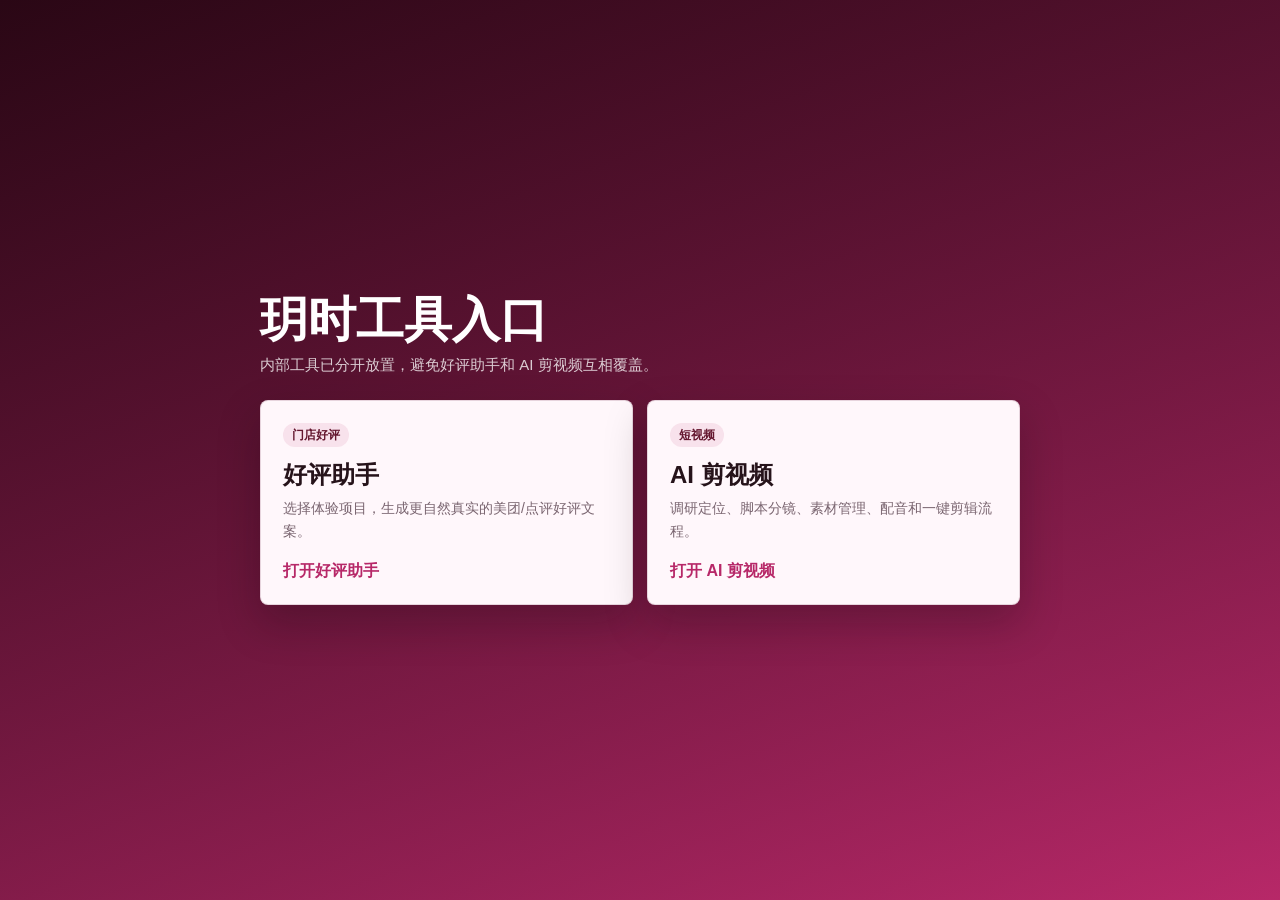
==== commit 1e9864c1: "Add tools portal" ====
--- a/index.html
+++ b/index.html
@@ -1,719 +1,147 @@
 <!doctype html>
 <html lang="zh-CN">
 <head>
-  <meta charset="utf-8" />
-  <meta name="viewport" content="width=device-width, initial-scale=1" />
-  <title>AI 视频工厂</title>
-  <link rel="stylesheet" href="styles.css?v=20260729-compact-detail" />
+  <meta charset="utf-8">
+  <meta name="viewport" content="width=device-width, initial-scale=1">
+  <title>玥时工具入口</title>
+  <style>
+    :root {
+      color-scheme: light;
+      --bg: #2a0715;
+      --panel: #fff7fb;
+      --ink: #26131a;
+      --muted: #7a6570;
+      --line: rgba(106, 35, 66, .16);
+      --accent: #b72868;
+      --accent-dark: #64172f;
+    }
+
+    * {
+      box-sizing: border-box;
+    }
+
+    body {
+      margin: 0;
+      min-height: 100vh;
+      font-family: -apple-system, BlinkMacSystemFont, "PingFang SC", "Microsoft YaHei", sans-serif;
+      color: var(--ink);
+      background:
+        linear-gradient(155deg, rgba(42, 7, 21, .92), rgba(183, 40, 104, .72)),
+        linear-gradient(180deg, #2a0715, #b72868);
+      display: flex;
+      align-items: center;
+      justify-content: center;
+      padding: 24px;
+      letter-spacing: 0;
+    }
+
+    main {
+      width: min(100%, 760px);
+    }
+
+    h1 {
+      margin: 0 0 8px;
+      color: white;
+      font-size: clamp(28px, 6vw, 48px);
+      line-height: 1.05;
+      font-weight: 800;
+    }
+
+    .sub {
+      margin: 0 0 22px;
+      color: rgba(255, 255, 255, .78);
+      font-size: 15px;
+    }
+
+    .grid {
+      display: grid;
+      grid-template-columns: repeat(2, minmax(0, 1fr));
+      gap: 14px;
+    }
+
+    a {
+      display: block;
+      min-height: 156px;
+      padding: 22px;
+      border-radius: 8px;
+      background: var(--panel);
+      color: var(--ink);
+      text-decoration: none;
+      box-shadow: 0 18px 42px rgba(24, 6, 14, .26);
+      border: 1px solid var(--line);
+      transition: transform .18s ease, box-shadow .18s ease;
+    }
+
+    a:active {
+      transform: scale(.99);
+    }
+
+    .tag {
+      display: inline-flex;
+      align-items: center;
+      min-height: 24px;
+      padding: 3px 9px;
+      border-radius: 999px;
+      background: rgba(183, 40, 104, .1);
+      color: var(--accent-dark);
+      font-size: 12px;
+      font-weight: 700;
+      margin-bottom: 14px;
+    }
+
+    h2 {
+      margin: 0 0 8px;
+      font-size: 24px;
+      line-height: 1.15;
+    }
+
+    p {
+      margin: 0;
+      color: var(--muted);
+      font-size: 14px;
+      line-height: 1.65;
+    }
+
+    .go {
+      margin-top: 18px;
+      color: var(--accent);
+      font-weight: 800;
+    }
+
+    @media (max-width: 640px) {
+      body {
+        align-items: flex-start;
+        padding: 22px 14px;
+      }
+
+      .grid {
+        grid-template-columns: 1fr;
+      }
+
+      a {
+        min-height: 142px;
+      }
+    }
+  </style>
 </head>
 <body>
-  <div id="loginView" class="login-shell">
-    <div class="login-art">
-      <div class="login-card">
-        <div class="brand-mark">AI 视频工厂</div>
-        <h1>本地商家专属 · 视频生产驾驶舱</h1>
-        <p>从门店定位、脚本、镜头素材到成片导出，一步步把短视频做出来。</p>
-        <div class="login-role-note" id="loginRoleNote">输入手机号或账号，系统会自动识别管理员和客户权限。</div>
-        <label>手机号 / 账号</label>
-        <input id="loginUsername" autocomplete="off" placeholder="请输入手机号或账号" />
-        <label>密码</label>
-        <input id="loginPassword" type="password" autocomplete="off" placeholder="请输入密码" />
-        <button id="loginBtn" class="primary full">进入工作台</button>
-        <div id="loginError" class="error"></div>
-        <div class="hint">登录后自动识别身份；客户只进入日常剪辑流程，管理员可进入账号设置。</div>
-      </div>
+  <main>
+    <h1>玥时工具入口</h1>
+    <p class="sub">内部工具已分开放置，避免好评助手和 AI 剪视频互相覆盖。</p>
+    <div class="grid">
+      <a href="./review-helper/">
+        <span class="tag">门店好评</span>
+        <h2>好评助手</h2>
+        <p>选择体验项目，生成更自然真实的美团/点评好评文案。</p>
+        <div class="go">打开好评助手</div>
+      </a>
+      <a href="./ai-video/">
+        <span class="tag">短视频</span>
+        <h2>AI 剪视频</h2>
+        <p>调研定位、脚本分镜、素材管理、配音和一键剪辑流程。</p>
+        <div class="go">打开 AI 剪视频</div>
+      </a>
     </div>
-  </div>
-
-  <div id="appView" class="app hidden">
-    <aside class="sidebar" id="sidebar">
-      <button id="sidebarToggle" class="sidebar-toggle" type="button" aria-label="收起侧边栏" aria-expanded="true">‹</button>
-      <div class="brand-block">
-        <div class="logo">AI 视频工厂</div>
-        <div class="sub">本地商家专属 · 视频生产驾驶舱</div>
-      </div>
-
-      <nav class="side-flow">
-        <div class="nav nav-combo active" data-tabs="researchTab libraryTab" title="调研与视频库">
-          <span class="step-dot">1</span>
-          <span class="nav-copy">
-            <strong>调研</strong>
-            <em>档案与素材准备</em>
-          </span>
-          <i class="step-check">✓</i>
-          <span class="nav-segments" role="group" aria-label="调研阶段入口">
-            <button class="nav-segment active" data-tab="researchTab" type="button">
-              <b>调研档案</b>
-            </button>
-            <button class="nav-segment" data-tab="libraryTab" type="button">
-              <b>视频库</b>
-            </button>
-          </span>
-        </div>
-        <button class="nav" data-tab="scriptTab" title="脚本生成">
-          <span class="step-dot">2</span>
-          <span class="nav-copy"><strong>脚本</strong><em>文案与分镜</em></span>
-        </button>
-        <button class="nav" data-tab="editorTab" title="剪辑">
-          <span class="step-dot">3</span>
-          <span class="nav-copy"><strong>剪辑</strong><em>镜头匹配混剪</em></span>
-        </button>
-        <button class="nav" data-tab="exportTab" title="成品库存">
-          <span class="step-dot">4</span>
-          <span class="nav-copy"><strong>成品库存</strong><em>预览与下载成片</em></span>
-        </button>
-        <button class="nav account-nav" data-tab="accountTab" title="账号设置">
-          <span class="step-dot">账</span>
-          <span class="nav-copy"><strong>账号设置</strong><em>手机号、密码、有效期</em></span>
-        </button>
-      </nav>
-
-      <div class="store-card">
-        <div class="store-icon">店</div>
-        <div class="store-copy">
-          <strong>美容美容门店</strong>
-          <span id="accountName">-</span>
-        </div>
-      </div>
-      <div class="today">2026-07-18 星期六</div>
-      <button id="logoutBtn" class="ghost small">退出</button>
-    </aside>
-
-    <main class="main">
-      <header class="topbar">
-        <div>
-          <p class="eyebrow">当前工作台</p>
-          <h2 id="workspaceTitle">调研档案</h2>
-          <p id="workspaceSubtitle" class="workspace-subtitle">先让系统理解你是谁、店铺情况和当前卡点。</p>
-        </div>
-        <button id="topExportBtn" class="outline-cta hidden">成品库存</button>
-      </header>
-
-      <section id="researchTab" class="tab active">
-        <section class="dossier-grid">
-          <div class="panel dossier-panel">
-            <div class="panel-head">
-              <span class="num">调</span>
-              <div>
-                <h2>生意档案 / 个人档案</h2>
-                <p>这一栏只让系统更了解这个人和门店，不生成脚本、不拆分镜、不处理素材。</p>
-              </div>
-            </div>
-            <div class="dossier-section-title">门店基本信息</div>
-            <div class="form-row single-first">
-              <div>
-                <label>DeepSeek 模型</label>
-                <select id="modelMode">
-                  <option value="fast">快速版：快速建立用户画像</option>
-                  <option value="thinking">思考版：深度分析人设、卡点和表达方向</option>
-                </select>
-              </div>
-            </div>
-            <div class="form-row">
-              <div>
-                <label>您的行业是什么？</label>
-                <input id="storeIndustry" required placeholder="例如：餐饮、美容、养生、美甲美睫、酒旅" />
-              </div>
-              <div>
-                <label>您的店名/品牌名是？</label>
-                <input id="brandName" required placeholder="例如：牛叁佬化州香油鸡" />
-              </div>
-            </div>
-            <div class="form-row">
-              <div>
-                <label>门店所在的城市是？</label>
-                <input id="storeCity" required placeholder="例如：广州、佛山、深圳" />
-              </div>
-              <div>
-                <label>您门店的位置简单描述：</label>
-                <input id="storeLocation" required placeholder="例如：天河区某商场附近、社区底商、写字楼楼下" />
-              </div>
-            </div>
-            <div class="dossier-section-title">人设基本信息</div>
-            <div class="form-row">
-              <div>
-                <label>短视频中您的自我称呼是？</label>
-                <input id="personaName" required placeholder="例如：牛叁佬东哥、皮肤管理小敏、老板娘阿芳" />
-              </div>
-              <div>
-                <label>您的年龄是？</label>
-                <input id="personaAge" required placeholder="例如：35" />
-              </div>
-            </div>
-            <div class="form-row">
-              <div>
-                <label>您的性别是？</label>
-                <select id="personaGender" required>
-                  <option value="">请选择</option>
-                  <option>男士</option>
-                  <option>女士</option>
-                  <option>不强调性别</option>
-                </select>
-              </div>
-              <div>
-                <label>您这行业/门店做了多少年？</label>
-                <input id="businessYears" required placeholder="例如：6 年、10 年、刚开业 3 个月" />
-              </div>
-            </div>
-            <div class="form-row">
-              <div>
-                <label>您自己是哪里人？</label>
-                <input id="hometown" required placeholder="例如：化州本地人、潮汕人、湖南人" />
-              </div>
-              <div>
-                <label>您希望主推的产品/套餐是？<span class="optional">选填</span></label>
-                <textarea id="mainProduct" rows="3" placeholder="例如：招牌套餐、团购套餐、主推服务项目、客单价区间"></textarea>
-              </div>
-            </div>
-            <div class="form-row">
-              <div>
-                <label>您的产品/服务优势？<span class="optional">选填</span></label>
-                <textarea id="serviceAdvantage" rows="4" placeholder="例如：本地老店、老板亲自服务、食材新鲜、案例真实、流程标准"></textarea>
-              </div>
-              <div>
-                <label>有没有其他想补充的？<span class="optional">选填</span></label>
-                <textarea id="extraInfo" rows="4" placeholder="例如：想强调的故事、客群、门店福利、不能说的内容、风格偏好"></textarea>
-              </div>
-            </div>
-            <button id="researchBtn" class="primary">生成个人调研定位</button>
-            <div id="researchLoading" class="loading-line hidden"><span class="spinner"></span><span id="researchLoadingText">正在生成调研定位...</span></div>
-          </div>
-          <aside class="panel dossier-result-panel">
-            <div class="panel-head">
-              <span class="num">档</span>
-              <div>
-                <h2>AI 调研结果</h2>
-                <p>生成后会沉淀为后续脚本、视频库和剪辑的基础档案。</p>
-              </div>
-            </div>
-            <div id="modelBadge" class="model-badge">等待调研</div>
-            <div id="researchProgress" class="generation-progress hidden" aria-live="polite">
-              <div class="progress-head">
-                <span id="researchProgressStep">正在读取门店档案</span>
-                <strong id="researchProgressPercent">0%</strong>
-              </div>
-              <div class="progress-track"><div id="researchProgressBar" class="progress-bar"></div></div>
-              <div id="researchProgressSteps" class="progress-steps"></div>
-            </div>
-            <label>个人调研结果</label>
-            <textarea id="resultStrategy" rows="18" placeholder="生成后会显示：用户画像、表达优势、信任背书、内容禁区、适合的表达方式"></textarea>
-            <button id="toScriptBtn" class="secondary">导入调研档案库</button>
-          </aside>
-        </section>
-      </section>
-
-      <section id="scriptTab" class="tab">
-        <div class="workspace-grid script-workspace">
-          <div class="panel script-config-panel">
-            <div class="panel-head">
-              <span class="num">2</span>
-              <div>
-                <h2>脚本生成</h2>
-                <p>先导入调研档案，再选择要出的系列，DeepSeek 会结合档案和内容逻辑生成选题、文案和分镜。</p>
-              </div>
-            </div>
-            <div class="dossier-mini">
-              <button id="importDossierBtn" class="secondary">导入调研档案库</button>
-              <div>
-                <strong id="scriptDossierState">未导入档案</strong>
-                <span>导入后系统会带着档案生成，客户不用看全文。</span>
-              </div>
-            </div>
-            <textarea id="scriptDossier" class="hidden" readonly></textarea>
-            <div class="form-row">
-              <div>
-                <label>DeepSeek 文案模型</label>
-                <select id="scriptModelMode">
-                  <option value="fast">快速版：更快生成一版可用文案</option>
-                  <option value="thinking">思考版：深度思考人群、人性点和破圈选题</option>
-                </select>
-              </div>
-              <div>
-                <label>选择要出的系列</label>
-                <select id="templateSelect"></select>
-              </div>
-            </div>
-            <label>爆款标题模板</label>
-            <select id="scriptTitleStyle">
-              <option>智能推荐样式</option>
-              <option>痛点钩子标题</option>
-              <option>反差悬念标题</option>
-              <option>数字清单标题</option>
-              <option>同城场景标题</option>
-              <option>避坑提醒标题</option>
-              <option>结果承诺标题</option>
-              <option>真实测评标题</option>
-              <option>团购成交标题</option>
-            </select>
-            <p id="scriptTitleTemplateHint" class="field-hint title-template-hint"></p>
-            <div class="template-tabs" id="templateTabs"></div>
-            <div id="templatePreview" class="template-preview"></div>
-            <div id="localTargetPanel" class="conditional-panel hidden">
-              <h3>同城人群选择 <span class="optional">必选</span></h3>
-              <p class="muted compact-hint">可多选，年龄自动匹配。</p>
-              <div class="form-row">
-                <div>
-                  <label>抖音八大人群维度</label>
-                  <input id="localAudienceSegment" type="hidden" />
-                  <div id="localAudienceSelect" class="multi-select">
-                    <button id="localAudienceToggle" class="multi-select-toggle" type="button" aria-expanded="false">
-                      <span id="localAudienceSummary">请选择人群</span>
-                      <i>⌄</i>
-                    </button>
-                    <div id="localAudienceSegmentGroup" class="multi-choice-grid multi-select-menu hidden">
-                      <label class="choice-chip"><input type="checkbox" name="localAudienceSegmentOption" value="人群不限" />人群不限</label>
-                      <label class="choice-chip"><input type="checkbox" name="localAudienceSegmentOption" value="Z 世代" />Z 世代</label>
-                      <label class="choice-chip"><input type="checkbox" name="localAudienceSegmentOption" value="新锐白领" />新锐白领</label>
-                      <label class="choice-chip"><input type="checkbox" name="localAudienceSegmentOption" value="精致妈妈" />精致妈妈</label>
-                      <label class="choice-chip"><input type="checkbox" name="localAudienceSegmentOption" value="资深中产" />资深中产</label>
-                      <label class="choice-chip"><input type="checkbox" name="localAudienceSegmentOption" value="都市蓝领" />都市蓝领</label>
-                      <label class="choice-chip"><input type="checkbox" name="localAudienceSegmentOption" value="小镇青年" />小镇青年</label>
-                      <label class="choice-chip"><input type="checkbox" name="localAudienceSegmentOption" value="小镇中老年" />小镇中老年</label>
-                      <label class="choice-chip"><input type="checkbox" name="localAudienceSegmentOption" value="都市银发" />都市银发</label>
-                    </div>
-                  </div>
-                </div>
-                <div>
-                  <label>年龄范围</label>
-                  <input id="localAgeRange" readonly placeholder="自动匹配" />
-                </div>
-              </div>
-            </div>
-            <label>选题方向</label>
-            <textarea id="scriptTopicIdeas" rows="6" readonly placeholder="生成后会先给出 3-5 个选题方向，以及为什么这些选题适合这个档案和所选系列。"></textarea>
-            <input id="resultTitle" type="hidden" />
-            <input id="resultTags" type="hidden" />
-            <div class="button-row">
-              <button id="scriptBtn" class="primary">用 DeepSeek 生成文案 + 分镜</button>
-            </div>
-            <div id="scriptLoading" class="loading-line hidden"><span class="spinner"></span><span id="scriptLoadingText">正在生成脚本文案...</span></div>
-          </div>
-          <div class="panel script-output-panel">
-            <div class="panel-head">
-              <span class="num">镜</span>
-              <div>
-                <h2>文案和分镜</h2>
-                <p>右侧只放生成后的可执行内容，方便复制、调整和导入剪辑。</p>
-              </div>
-              <div id="topicChoiceBar" class="topic-choice-bar hidden" aria-label="选用选题"></div>
-            </div>
-            <div id="scriptProgressPanel" class="generation-progress hidden" aria-live="polite">
-              <div class="progress-head">
-                <span id="scriptProgressStep">正在整理调研档案</span>
-                <strong id="scriptProgressPercent">0%</strong>
-              </div>
-              <div class="progress-track"><div id="scriptProgressBar" class="progress-bar"></div></div>
-              <div id="scriptProgressSteps" class="progress-steps"></div>
-            </div>
-            <label>文案内容</label>
-            <textarea id="resultScript" rows="10" placeholder="这里会生成可直接拍摄的短视频文案"></textarea>
-            <label>分镜 / 拍摄清单</label>
-            <textarea id="resultPrompts" rows="12" placeholder="生成后会显示每个镜头：文案、画面、需要什么素材"></textarea>
-            <div class="button-row">
-              <button id="splitShotBtn" class="secondary">导入剪辑镜头</button>
-            </div>
-          </div>
-        </div>
-      </section>
-
-      <section id="libraryTab" class="tab">
-        <div class="library-shell">
-          <div class="library-top-card">
-            <div class="panel-head">
-              <span class="num">库</span>
-              <div>
-                <h2>视频库</h2>
-                <p>素材按视频库分组管理；声音克隆单独管理，后续剪辑按镜头调用。</p>
-              </div>
-              <button id="createAssetGroupBtn" class="primary panel-head-action" type="button">＋ 新增视频库</button>
-            </div>
-            <div class="quota-strip">
-              <div>
-                <strong>素材库容量</strong>
-                <span id="assetQuotaText">0GB / 5GB</span>
-              </div>
-              <div class="quota-bar"><i id="assetQuotaBar"></i></div>
-              <em id="assetQuotaHint">内部体验版先限制 5GB，后续对外版可按账号扩容。</em>
-            </div>
-          </div>
-
-          <div class="library-two-columns">
-            <div class="panel asset-library-panel">
-              <div class="section-title compact-title">
-                <span class="mini-icon">素</span>
-                <div>
-                  <h2>素材库</h2>
-                  <p>客户自己创建视频库；点击任意视频库即可上传、选择和删除素材。</p>
-                </div>
-              </div>
-              <div id="assetGroupGrid" class="asset-group-grid"></div>
-            </div>
-
-            <aside class="panel voice-clone-panel">
-              <div class="section-title compact-title">
-                <span class="mini-icon">声</span>
-                <div>
-                  <h2>声音克隆</h2>
-                  <p>上传本人或已授权声音样本，生成后剪辑和成品配音可直接选择。</p>
-                </div>
-              </div>
-              <div class="voice-form">
-                <label>声音名称</label>
-                <input id="voiceName" placeholder="例如：老板自然口播" />
-                <label>选择声音样本</label>
-                <select id="voiceSampleSelect"></select>
-                <label class="checkline">
-                  <input id="voiceConsent" type="checkbox" />
-                  我确认该声音为本人或已取得明确授权
-                </label>
-                <button id="createVoiceBtn" class="secondary">克隆声音档案</button>
-              </div>
-              <div class="voice-tip">
-                已接入阿里云百炼声音复刻。声音样本请控制在 45 秒以内，建议 10-45 秒清晰人声；系统会通过 OSS 临时链接给百炼读取样本。
-              </div>
-              <div id="voiceList" class="voice-list"></div>
-            </aside>
-          </div>
-
-          <div id="assetGroupModal" class="library-modal hidden" aria-hidden="true">
-            <div class="library-modal-backdrop" data-close-asset-modal></div>
-            <div class="library-modal-card">
-              <div class="library-modal-head">
-                <div>
-                  <span class="eyebrow">当前视频库</span>
-                  <h3 id="assetModalTitle">未分组</h3>
-                  <p id="assetModalMeta">0 个素材 · 0 B</p>
-                </div>
-                <button class="icon-btn" type="button" data-close-asset-modal>×</button>
-              </div>
-              <div class="upload-panel in-modal">
-                <div class="upload-panel-head">
-                  <strong>添加素材</strong>
-                  <span id="assetUploadHint">素材会直接进入当前视频库。</span>
-                </div>
-                <div class="form-row">
-                  <div>
-                    <label>上传到哪个视频库</label>
-                    <select id="assetLibrarySelect"></select>
-                  </div>
-                  <div>
-                    <label>素材用途</label>
-                    <select id="assetType">
-                      <option value="talking_head">口播视频</option>
-                      <option value="scene">门店环境</option>
-                      <option value="process">项目过程</option>
-                      <option value="feedback">顾客反馈</option>
-                      <option value="product">产品/团购图</option>
-                      <option value="voice_sample">声音样本</option>
-                      <option value="bgm">BGM 音乐</option>
-                    </select>
-                  </div>
-                </div>
-                <label>素材文件</label>
-                <input id="assetFile" type="file" />
-                <button id="uploadAssetBtn" class="primary">上传到当前视频库</button>
-              </div>
-              <div class="library-modal-subhead">
-                <strong>素材管理</strong>
-                <span>在这里选择或删除素材，页面底部不再单独铺列表。</span>
-              </div>
-              <div id="assetList" class="library-modal-list"></div>
-            </div>
-          </div>
-        </div>
-      </section>
-
-      <section id="editorTab" class="tab">
-        <div class="workspace-grid one-column">
-          <div class="panel wide-panel">
-            <div class="panel-head">
-              <span class="num">剪</span>
-              <div>
-                <h2>剪辑</h2>
-                <p>把脚本里的文案和分镜导入，再给每个镜头匹配客户自建的视频库素材。</p>
-              </div>
-              <button id="oneClickEditBtn" class="primary panel-head-action" type="button">一键成品剪辑</button>
-            </div>
-            <div id="editorMaterialNotice" class="editor-notice hidden">
-              <div>
-                <strong>剪辑前先补齐视频库</strong>
-                <p id="editorMaterialNoticeText">当前缺少素材或声音，请先去视频库添加。</p>
-              </div>
-              <button id="editorGoLibraryBtn" class="secondary" type="button">去视频库添加素材 / 声音</button>
-            </div>
-            <div id="editProgressOverlay" class="edit-progress-overlay hidden" aria-live="polite">
-              <div class="edit-loader">
-                <span></span>
-                <span></span>
-                <span></span>
-              </div>
-              <div>
-                <h3>正在一键成品剪辑</h3>
-                <p id="editProgressText">正在生成克隆配音、匹配素材和合成成片，请保持页面打开。</p>
-                <div class="edit-progress-track"><i id="editProgressBar"></i></div>
-                <div id="editProgressSteps" class="edit-progress-steps">
-                  <em>生成配音</em>
-                  <em>匹配素材</em>
-                  <em>合成成片</em>
-                  <em>写入成品库</em>
-                </div>
-              </div>
-            </div>
-            <div class="button-row top-actions">
-              <button id="addShotBtn" class="secondary">手动添加镜头</button>
-              <button id="autoMatchBtn" class="secondary">从脚本分镜导入</button>
-            </div>
-            <div class="editor-quick-settings">
-              <div class="smart-title-card">
-                <span class="smart-title-icon">标</span>
-                <div>
-                  <p class="eyebrow">AI 标题判断</p>
-                  <h3 id="editorRecommendedTitleStyle">等待导入镜头</h3>
-                  <p id="editorTitleTemplateHint" class="field-hint title-template-hint">导入脚本后，系统会根据文案和分镜自动判断最适合的标题类型。</p>
-                </div>
-              </div>
-              <div class="editor-audio-bar">
-                <div>
-                  <label>克隆声音项目</label>
-                  <select id="editorVoiceSelect"></select>
-                </div>
-                <div>
-                  <label>BGM 设置</label>
-                  <select id="editorBgmMode">
-                    <option>智能推荐 BGM</option>
-                    <option>不用 BGM</option>
-                    <option>常用BGM-轻快种草</option>
-                    <option>常用BGM-温柔口播</option>
-                    <option>常用BGM-高级氛围</option>
-                    <option>常用BGM-同城生活</option>
-                    <option>常用BGM-团购促单</option>
-                    <option>常用BGM-舒缓信任</option>
-                  </select>
-                </div>
-                <div class="voice-speed-control">
-                  <label for="editorVoiceSpeed">声音语速 <span id="editorVoiceSpeedValue">1.0x</span></label>
-                  <div class="voice-speed-row">
-                    <input id="editorVoiceSpeed" type="range" min="0.8" max="1.5" step="0.1" value="1.0" list="voiceSpeedMarks" />
-                  </div>
-                </div>
-              </div>
-            </div>
-            <div class="shot-table-wrap">
-              <table class="shot-table">
-                <colgroup>
-                  <col class="shot-col-index" />
-                  <col class="shot-col-copy" />
-                  <col class="shot-col-visual" />
-                  <col class="shot-col-material" />
-                </colgroup>
-                <thead>
-                  <tr>
-                    <th>镜头</th>
-                    <th>口播文案</th>
-                    <th>分镜画面</th>
-                    <th>视频库匹配</th>
-                  </tr>
-                </thead>
-                <tbody id="shotTableBody"></tbody>
-              </table>
-            </div>
-          </div>
-        </div>
-      </section>
-
-      <section id="exportTab" class="tab">
-        <div class="workspace-grid one-column">
-          <div class="panel wide-panel finished-library-panel">
-            <div class="panel-head">
-              <span class="num">4</span>
-              <div>
-                <h2>成品素材库</h2>
-                <p>这里像素材视频库一样保存成片效果，客户只需要预览、下载和复用。</p>
-              </div>
-              <button id="videoBtn" class="primary panel-head-action">生成演示成片</button>
-            </div>
-            <div class="export-control-row">
-              <div id="exportStatus" class="export-status is-idle">还没有生成成片</div>
-              <div class="finished-library-toolbar">
-                <label class="finished-select-all">
-                  <input id="selectAllFinishedJobs" type="checkbox">
-                  <span>全选成片</span>
-                </label>
-                <button id="migrateLegacyOutputsBtn" class="secondary" type="button">修复旧成片</button>
-                <button id="deleteFinishedSelectedBtn" class="secondary danger" type="button" disabled>删除选中</button>
-              </div>
-            </div>
-            <div id="latestExport" class="finished-video-grid"></div>
-            <details class="export-advanced">
-              <summary>高级生成设置</summary>
-              <div class="export-advanced-grid">
-                <div>
-                  <label>选择声音</label>
-                  <select id="ttsVoiceSelect"></select>
-                </div>
-                <div>
-                  <label>生成条数</label>
-                  <select id="renderCount">
-                    <option value="1">1 条</option>
-                    <option value="2">2 条</option>
-                    <option value="3">3 条</option>
-                    <option value="5">5 条</option>
-                  </select>
-                </div>
-                <div>
-                  <label>BGM 设置</label>
-                  <select id="bgmMode">
-                    <option>智能推荐 BGM</option>
-                    <option>不用 BGM</option>
-                    <option>常用BGM-轻快种草</option>
-                    <option>常用BGM-温柔口播</option>
-                    <option>常用BGM-高级氛围</option>
-                    <option>常用BGM-同城生活</option>
-                    <option>常用BGM-团购促单</option>
-                    <option>常用BGM-舒缓信任</option>
-                  </select>
-                </div>
-                <div class="voice-speed-control">
-                  <label for="voiceSpeed">声音语速 <span id="voiceSpeedValue">1.0x</span></label>
-                  <div class="voice-speed-row">
-                    <input id="voiceSpeed" type="range" min="0.8" max="1.5" step="0.1" value="1.0" list="voiceSpeedMarks" />
-                  </div>
-                </div>
-                <div>
-                  <label>标题样式</label>
-                  <select id="titleStyle">
-                    <option>智能推荐样式</option>
-                    <option>不要标题</option>
-                    <option>痛点钩子标题</option>
-                    <option>反差悬念标题</option>
-                    <option>数字清单标题</option>
-                    <option>同城场景标题</option>
-                    <option>避坑提醒标题</option>
-                    <option>结果承诺标题</option>
-                    <option>真实测评标题</option>
-                    <option>团购成交标题</option>
-                  </select>
-                  <p id="titleTemplateHint" class="field-hint title-template-hint"></p>
-                </div>
-                <div class="hidden">
-                  <select id="subtitleStyle">
-                    <option>玫红高亮字幕</option>
-                  </select>
-                </div>
-                <datalist id="voiceSpeedMarks">
-                  <option value="0.8"></option>
-                  <option value="1.0"></option>
-                  <option value="1.2"></option>
-                  <option value="1.3"></option>
-                  <option value="1.5"></option>
-                </datalist>
-              </div>
-              <label>配音文本</label>
-              <textarea id="ttsText" rows="5" placeholder="脚本生成后会自动填入"></textarea>
-              <button id="ttsBtn" class="secondary">生成配音</button>
-              <label>视频标题</label>
-              <input id="videoTitle" placeholder="脚本标题会自动填入" />
-              <label>视频脚本</label>
-              <textarea id="videoScript" rows="5" placeholder="用于成片合成"></textarea>
-            </details>
-          </div>
-        </div>
-      </section>
-
-      <section id="accountTab" class="tab">
-        <div class="workspace-grid one-column">
-          <div class="panel wide-panel account-panel">
-            <div class="panel-head">
-              <span class="num">账</span>
-              <div>
-                <h2>账号设置</h2>
-                <p>管理员可以给客户设置手机号、密码、登录有效期和剪辑条数。</p>
-              </div>
-            </div>
-
-            <div id="accountSelfCard" class="account-self-card"></div>
-
-            <div id="accountAdminArea" class="account-admin-area hidden">
-              <div class="account-layout">
-                <div class="account-form">
-                  <h3>新建 / 修改账号</h3>
-                  <input id="accountEditingId" type="hidden" />
-                  <div class="form-row">
-                    <div>
-                      <label>账号名</label>
-                      <input id="accountUsername" placeholder="例如：client02" />
-                    </div>
-                    <div>
-                      <label>手机号</label>
-                      <input id="accountPhone" inputmode="tel" placeholder="客户手机号，用来登录" />
-                    </div>
-                  </div>
-                  <div class="form-row">
-                    <div>
-                      <label>登录密码</label>
-                      <input id="accountPassword" type="password" placeholder="新账号必填；修改时留空则不改密码" />
-                    </div>
-                    <div>
-                      <label>登录有效期</label>
-                      <input id="accountExpiresAt" type="date" />
-                    </div>
-                  </div>
-                  <div class="form-row">
-                    <div>
-                      <label>剪辑条数</label>
-                      <input id="accountClipQuota" type="number" min="0" step="1" value="20" />
-                    </div>
-                    <div>
-                      <label>每日生成额度</label>
-                      <input id="accountQuotaDaily" type="number" min="0" step="1" value="20" />
-                    </div>
-                  </div>
-                  <div class="form-row">
-                    <div>
-                      <label>账号身份</label>
-                      <select id="accountRole">
-                        <option value="customer">客户</option>
-                        <option value="admin">管理员</option>
-                      </select>
-                    </div>
-                    <label class="account-check">
-                      <input id="accountDisabled" type="checkbox" />
-                      <span>暂停这个账号</span>
-                    </label>
-                  </div>
-                  <div class="button-row">
-                    <button id="saveAccountBtn" class="primary" type="button">保存账号</button>
-                    <button id="resetAccountFormBtn" class="ghost" type="button">清空</button>
-                  </div>
-                  <div id="accountError" class="error"></div>
-                </div>
-
-                <div class="account-list-panel">
-                  <div class="account-list-head">
-                    <h3>账号列表</h3>
-                    <button id="refreshAccountsBtn" class="ghost small" type="button">刷新</button>
-                  </div>
-                  <div id="accountList" class="account-list"></div>
-                </div>
-              </div>
-            </div>
-          </div>
-        </div>
-      </section>
-    </main>
-  </div>
-
-  <div id="finishedPreviewModal" class="finished-preview-modal hidden">
-    <div class="finished-preview-backdrop" data-close-finished-preview></div>
-    <div class="finished-preview-dialog">
-      <button class="modal-close" type="button" data-close-finished-preview>×</button>
-      <h3 id="finishedPreviewTitle">成片预览</h3>
-      <video id="finishedPreviewVideo" controls playsinline></video>
-    </div>
-  </div>
-
-  <div id="toast" class="toast hidden"></div>
-  <script src="config.js?v=20260728-secure-output"></script>
-  <script src="app.js?v=20260729-server-voiceover-v2"></script>
+  </main>
 </body>
 </html>
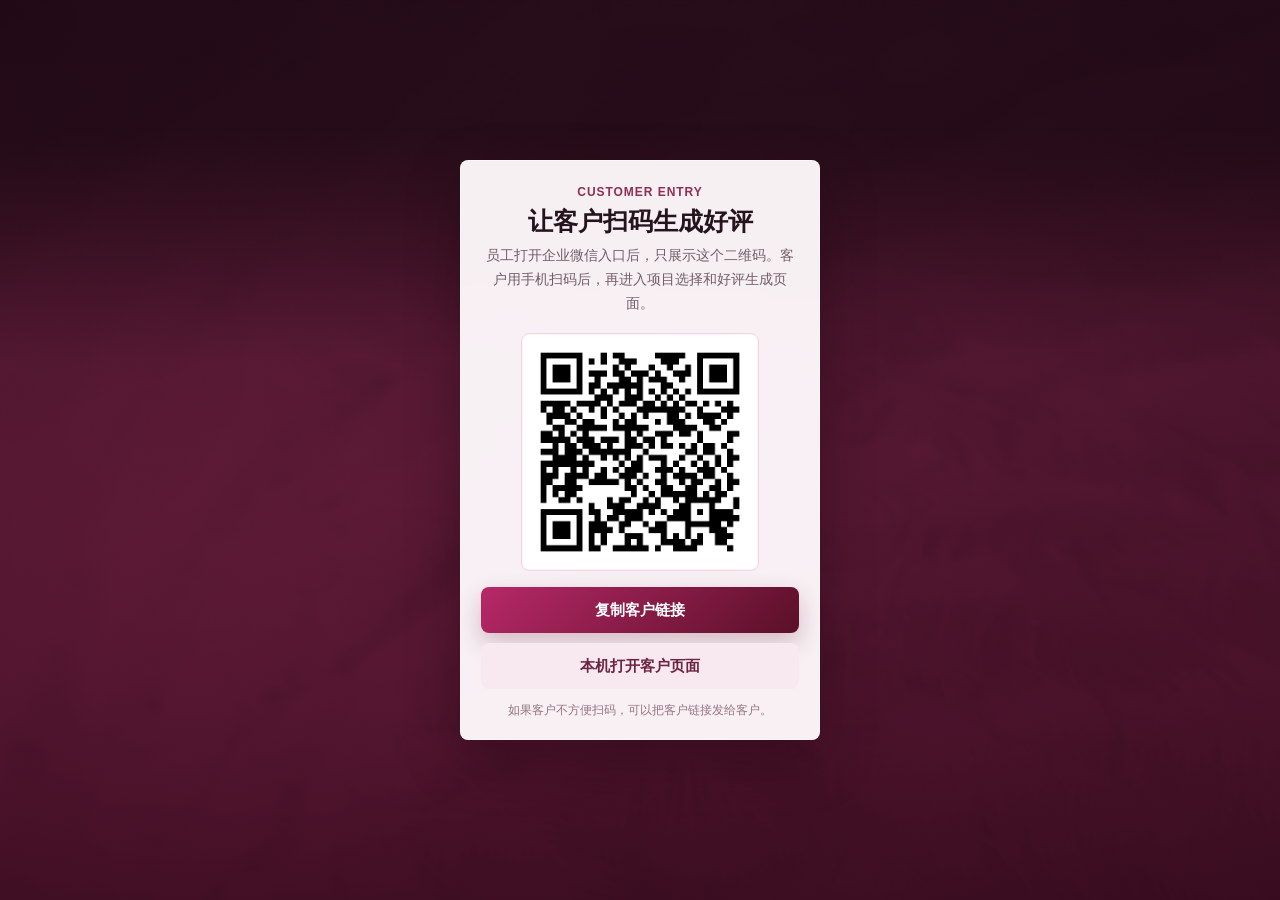
==== commit 4325c884: "Redirect root to review helper QR gate" ====
--- a/index.html
+++ b/index.html
@@ -2,146 +2,64 @@
 <html lang="zh-CN">
 <head>
   <meta charset="utf-8">
-  <meta name="viewport" content="width=device-width, initial-scale=1">
-  <title>玥时工具入口</title>
+  <meta name="viewport" content="width=device-width, initial-scale=1, viewport-fit=cover">
+  <title>玥时之肤好评助手</title>
+  <meta http-equiv="refresh" content="0; url=./review-helper/">
+  <script>
+    const target = "./review-helper/" + window.location.search + window.location.hash;
+    window.location.replace(target);
+  </script>
   <style>
-    :root {
-      color-scheme: light;
-      --bg: #2a0715;
-      --panel: #fff7fb;
-      --ink: #26131a;
-      --muted: #7a6570;
-      --line: rgba(106, 35, 66, .16);
-      --accent: #b72868;
-      --accent-dark: #64172f;
-    }
-
     * {
       box-sizing: border-box;
     }
 
     body {
+      min-height: 100vh;
       margin: 0;
-      min-height: 100vh;
-      font-family: -apple-system, BlinkMacSystemFont, "PingFang SC", "Microsoft YaHei", sans-serif;
-      color: var(--ink);
-      background:
-        linear-gradient(155deg, rgba(42, 7, 21, .92), rgba(183, 40, 104, .72)),
-        linear-gradient(180deg, #2a0715, #b72868);
       display: flex;
       align-items: center;
       justify-content: center;
       padding: 24px;
+      color: #fff;
+      background:
+        linear-gradient(180deg, rgba(42, 7, 21, .22), rgba(42, 7, 21, .78)),
+        linear-gradient(155deg, #2a0715, #b72868);
+      font-family: -apple-system, BlinkMacSystemFont, "PingFang SC", "Microsoft YaHei", sans-serif;
+      text-align: center;
       letter-spacing: 0;
     }
 
     main {
-      width: min(100%, 760px);
+      width: min(100%, 360px);
     }
 
     h1 {
-      margin: 0 0 8px;
-      color: white;
-      font-size: clamp(28px, 6vw, 48px);
-      line-height: 1.05;
-      font-weight: 800;
+      margin: 0 0 12px;
+      font-size: 24px;
+      line-height: 1.2;
     }
 
-    .sub {
-      margin: 0 0 22px;
-      color: rgba(255, 255, 255, .78);
+    p {
+      margin: 0 0 16px;
+      color: rgba(255, 255, 255, .76);
       font-size: 15px;
-    }
-
-    .grid {
-      display: grid;
-      grid-template-columns: repeat(2, minmax(0, 1fr));
-      gap: 14px;
+      line-height: 1.7;
     }
 
     a {
-      display: block;
-      min-height: 156px;
-      padding: 22px;
-      border-radius: 8px;
-      background: var(--panel);
-      color: var(--ink);
+      color: #fff;
+      font-weight: 800;
       text-decoration: none;
-      box-shadow: 0 18px 42px rgba(24, 6, 14, .26);
-      border: 1px solid var(--line);
-      transition: transform .18s ease, box-shadow .18s ease;
-    }
-
-    a:active {
-      transform: scale(.99);
-    }
-
-    .tag {
-      display: inline-flex;
-      align-items: center;
-      min-height: 24px;
-      padding: 3px 9px;
-      border-radius: 999px;
-      background: rgba(183, 40, 104, .1);
-      color: var(--accent-dark);
-      font-size: 12px;
-      font-weight: 700;
-      margin-bottom: 14px;
-    }
-
-    h2 {
-      margin: 0 0 8px;
-      font-size: 24px;
-      line-height: 1.15;
-    }
-
-    p {
-      margin: 0;
-      color: var(--muted);
-      font-size: 14px;
-      line-height: 1.65;
-    }
-
-    .go {
-      margin-top: 18px;
-      color: var(--accent);
-      font-weight: 800;
-    }
-
-    @media (max-width: 640px) {
-      body {
-        align-items: flex-start;
-        padding: 22px 14px;
-      }
-
-      .grid {
-        grid-template-columns: 1fr;
-      }
-
-      a {
-        min-height: 142px;
-      }
+      border-bottom: 1px solid rgba(255, 255, 255, .7);
     }
   </style>
 </head>
 <body>
   <main>
-    <h1>玥时工具入口</h1>
-    <p class="sub">内部工具已分开放置，避免好评助手和 AI 剪视频互相覆盖。</p>
-    <div class="grid">
-      <a href="./review-helper/">
-        <span class="tag">门店好评</span>
-        <h2>好评助手</h2>
-        <p>选择体验项目，生成更自然真实的美团/点评好评文案。</p>
-        <div class="go">打开好评助手</div>
-      </a>
-      <a href="./ai-video/">
-        <span class="tag">短视频</span>
-        <h2>AI 剪视频</h2>
-        <p>调研定位、脚本分镜、素材管理、配音和一键剪辑流程。</p>
-        <div class="go">打开 AI 剪视频</div>
-      </a>
-    </div>
+    <h1>正在打开好评助手</h1>
+    <p>如果没有自动跳转，请点击下面按钮进入扫码页。</p>
+    <a href="./review-helper/">打开好评助手</a>
   </main>
 </body>
 </html>
